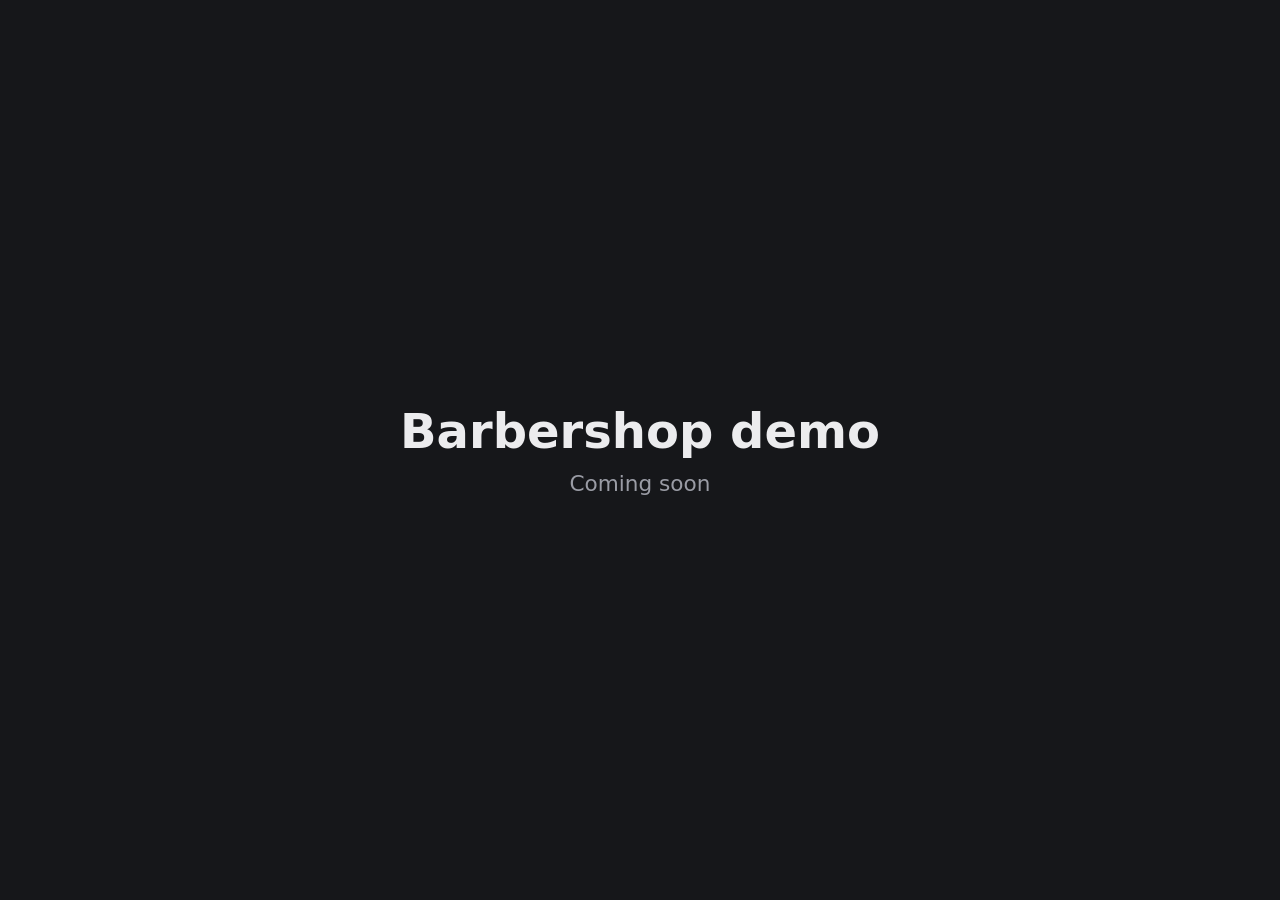
==== demo/barbershop/index.html @ 8fd26e51 "Build developer portfolio site with live demo previews Single-page static portfolio (hero, work, ser" ====
<!doctype html>
<html lang="en">
<head>
  <meta charset="utf-8">
  <meta name="viewport" content="width=device-width, initial-scale=1">
  <meta name="robots" content="noindex">
  <title>Barbershop demo – coming soon</title>
  <!-- PLACEHOLDER: replace this whole folder with the real barbershop demo files -->
  <style>
    html, body { height: 100%; margin: 0; }
    body { display: grid; place-items: center; background: #16171a; color: #ececee;
           font: 600 clamp(1.5rem, 4vw, 3rem)/1.2 ui-sans-serif, system-ui, sans-serif; text-align: center; }
    small { display: block; margin-top: .5em; color: #9a9ca5; font-size: .45em; font-weight: 400; }
  </style>
</head>
<body>
  <p>Barbershop demo<small>Coming soon</small></p>
</body>
</html>
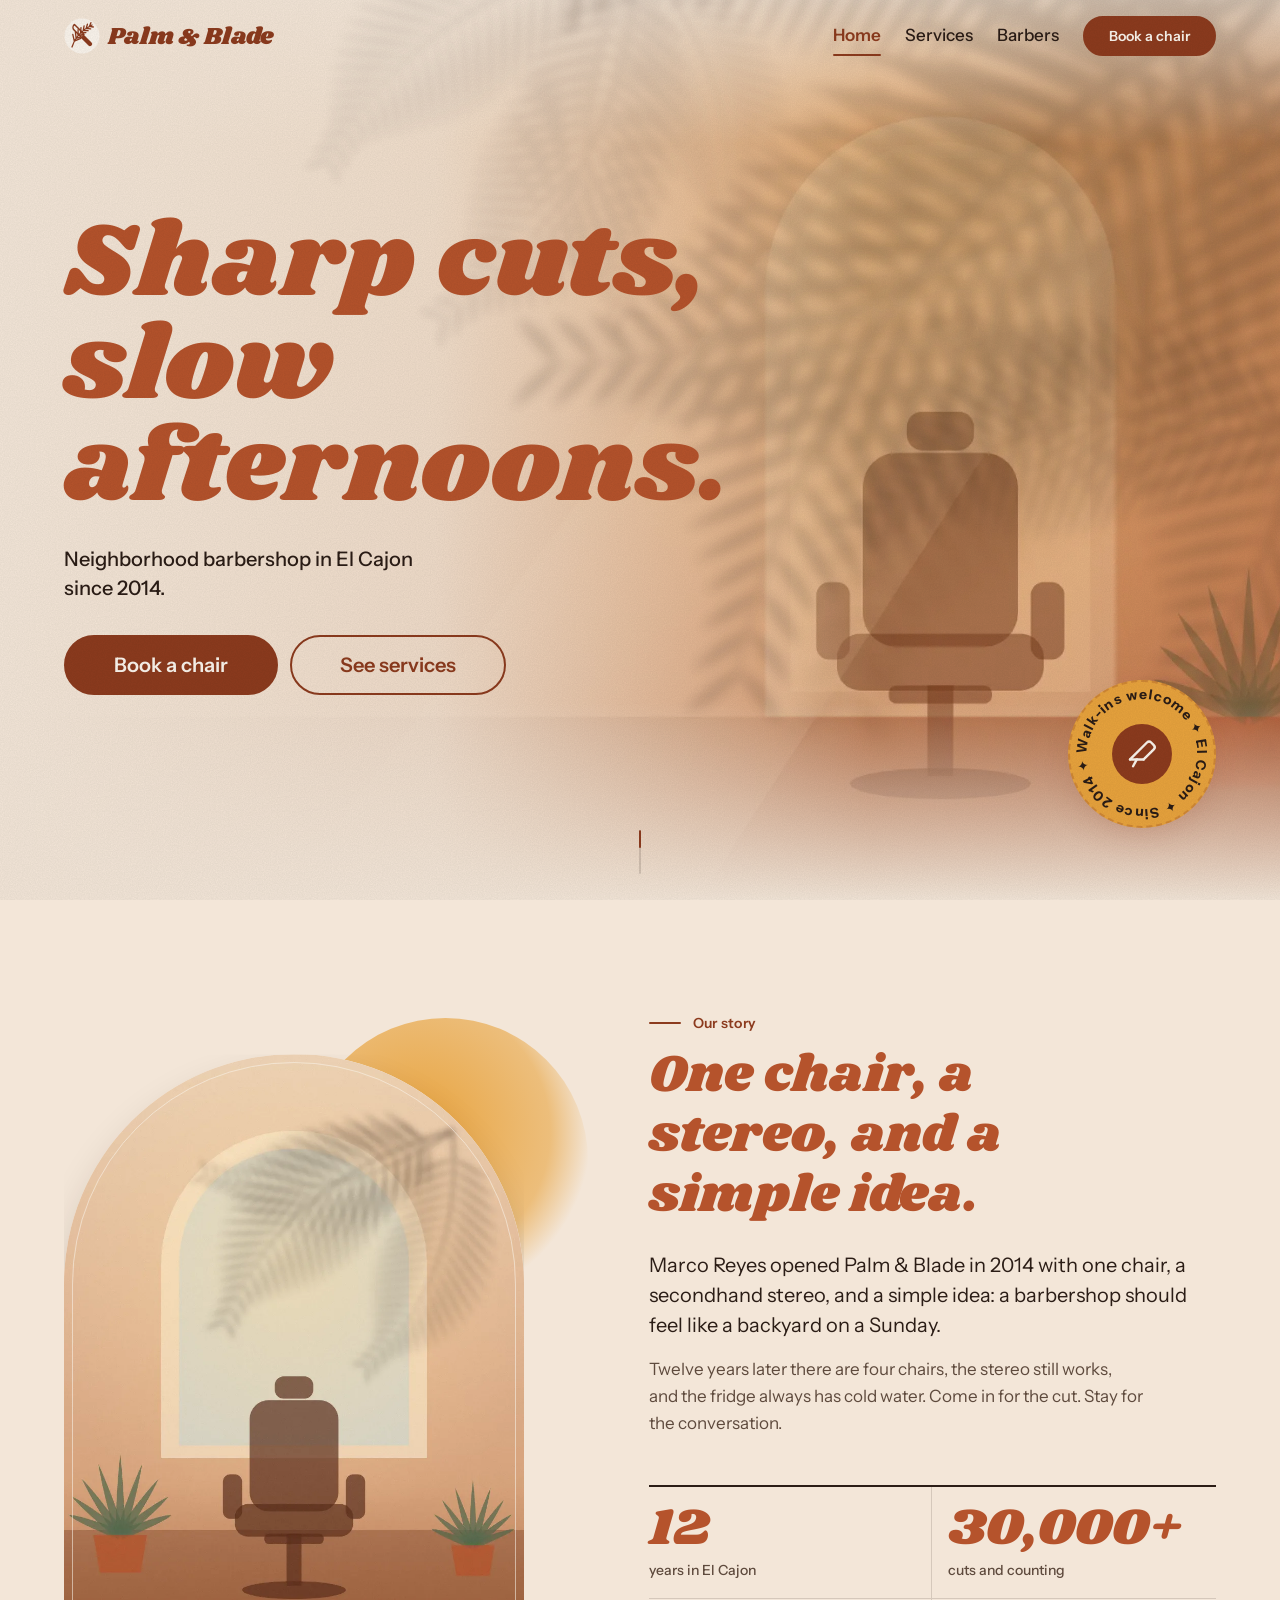
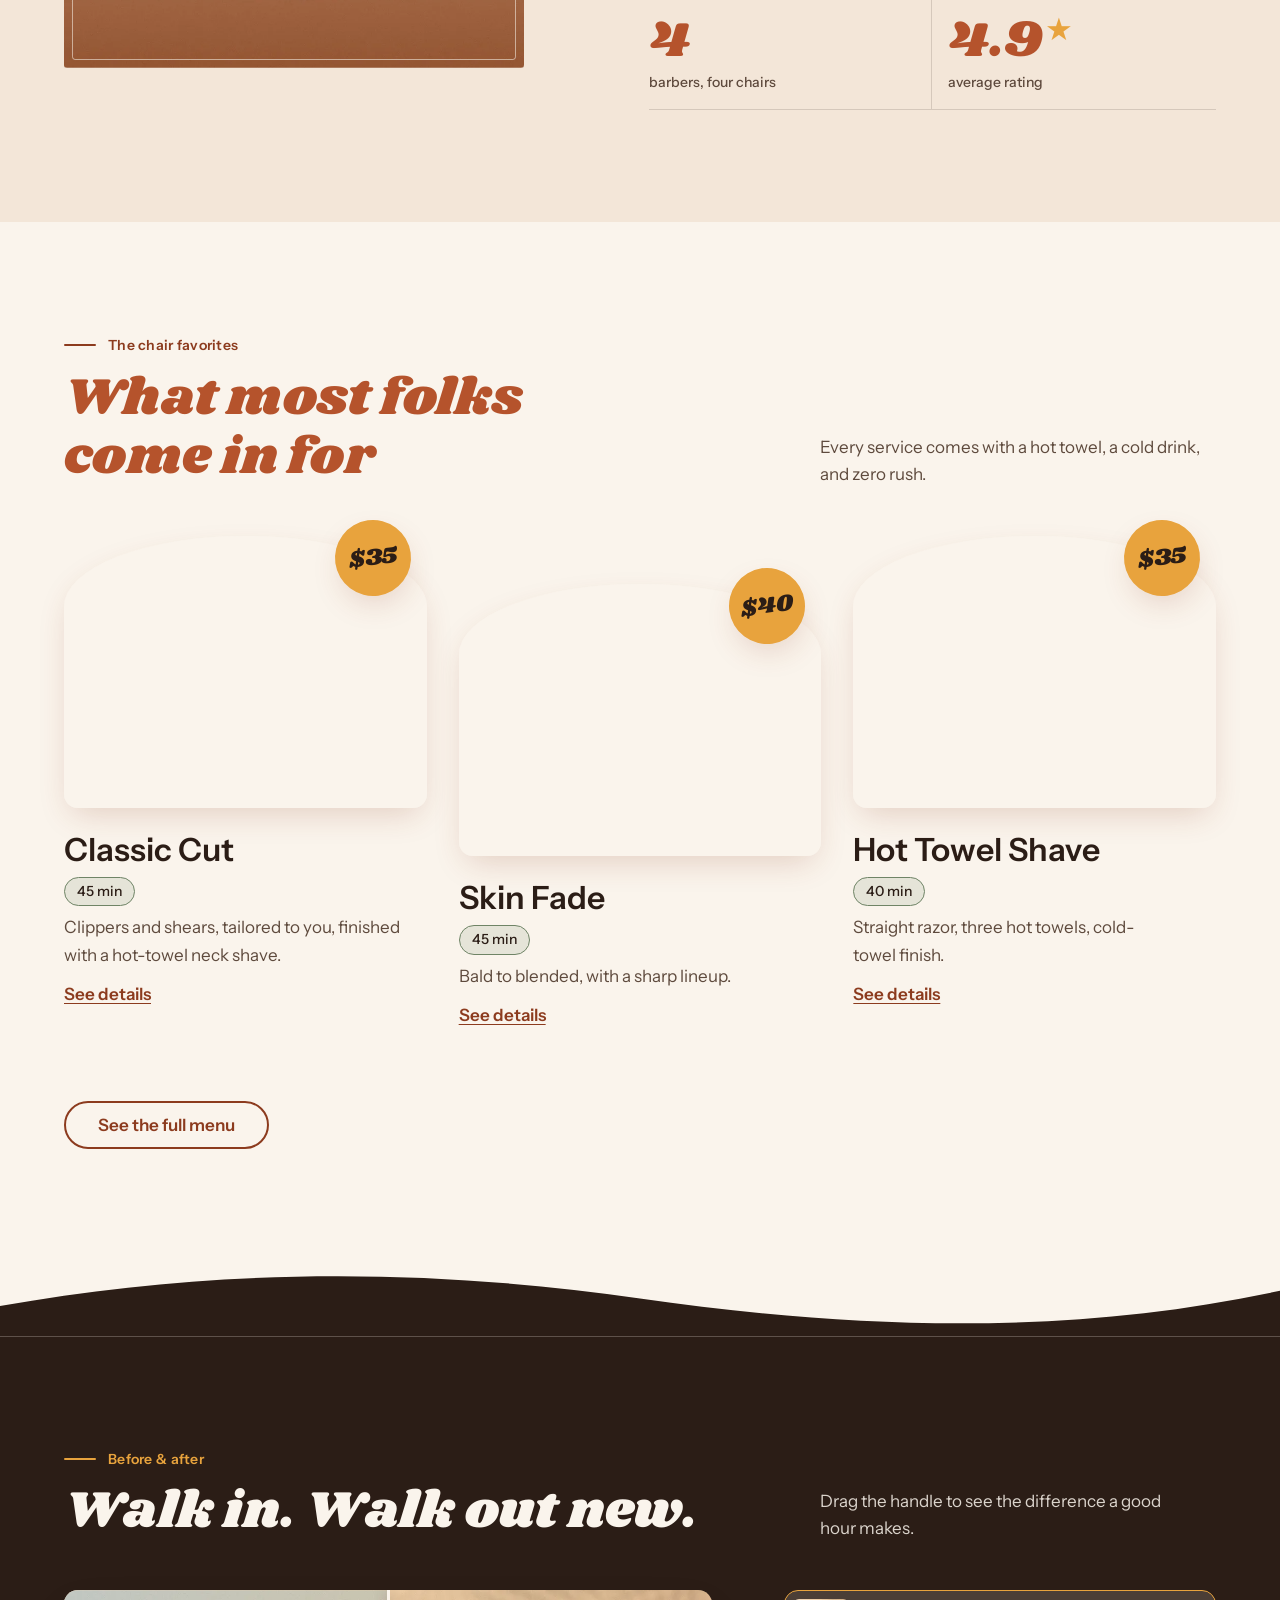
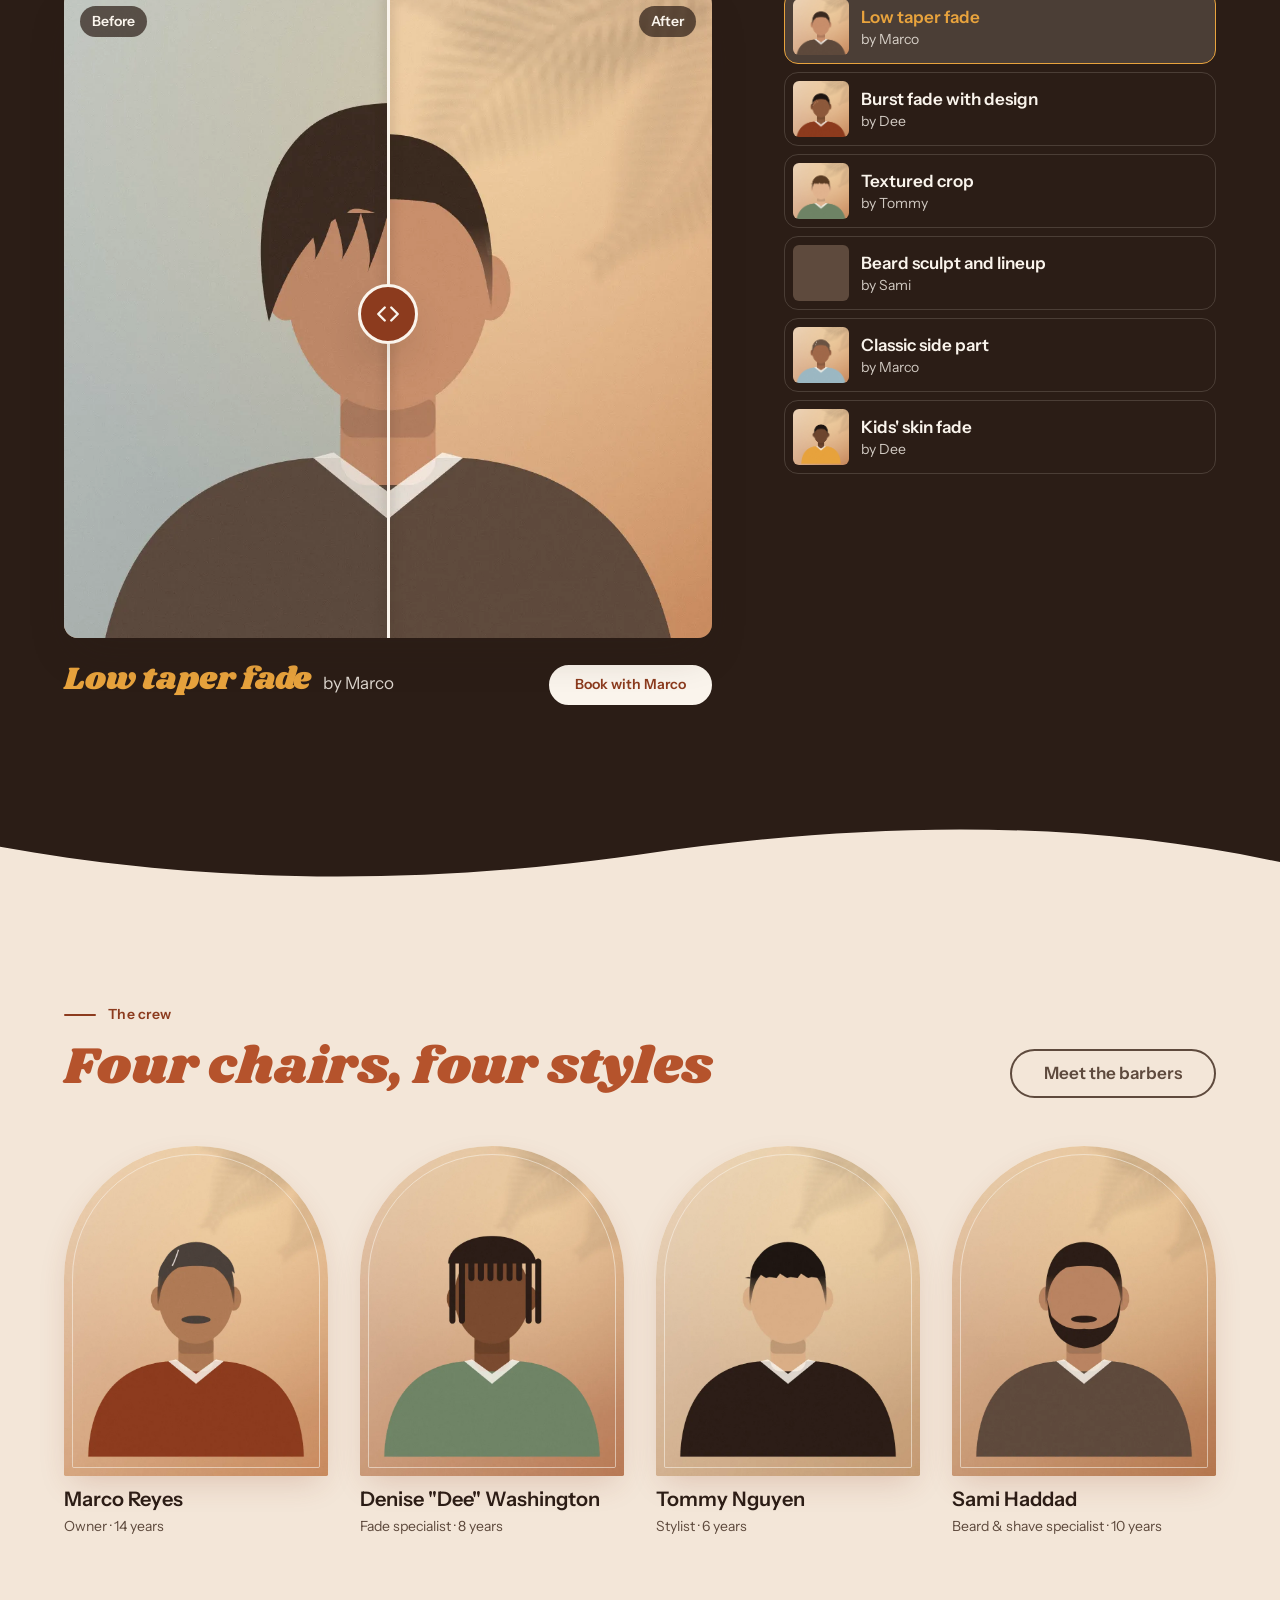
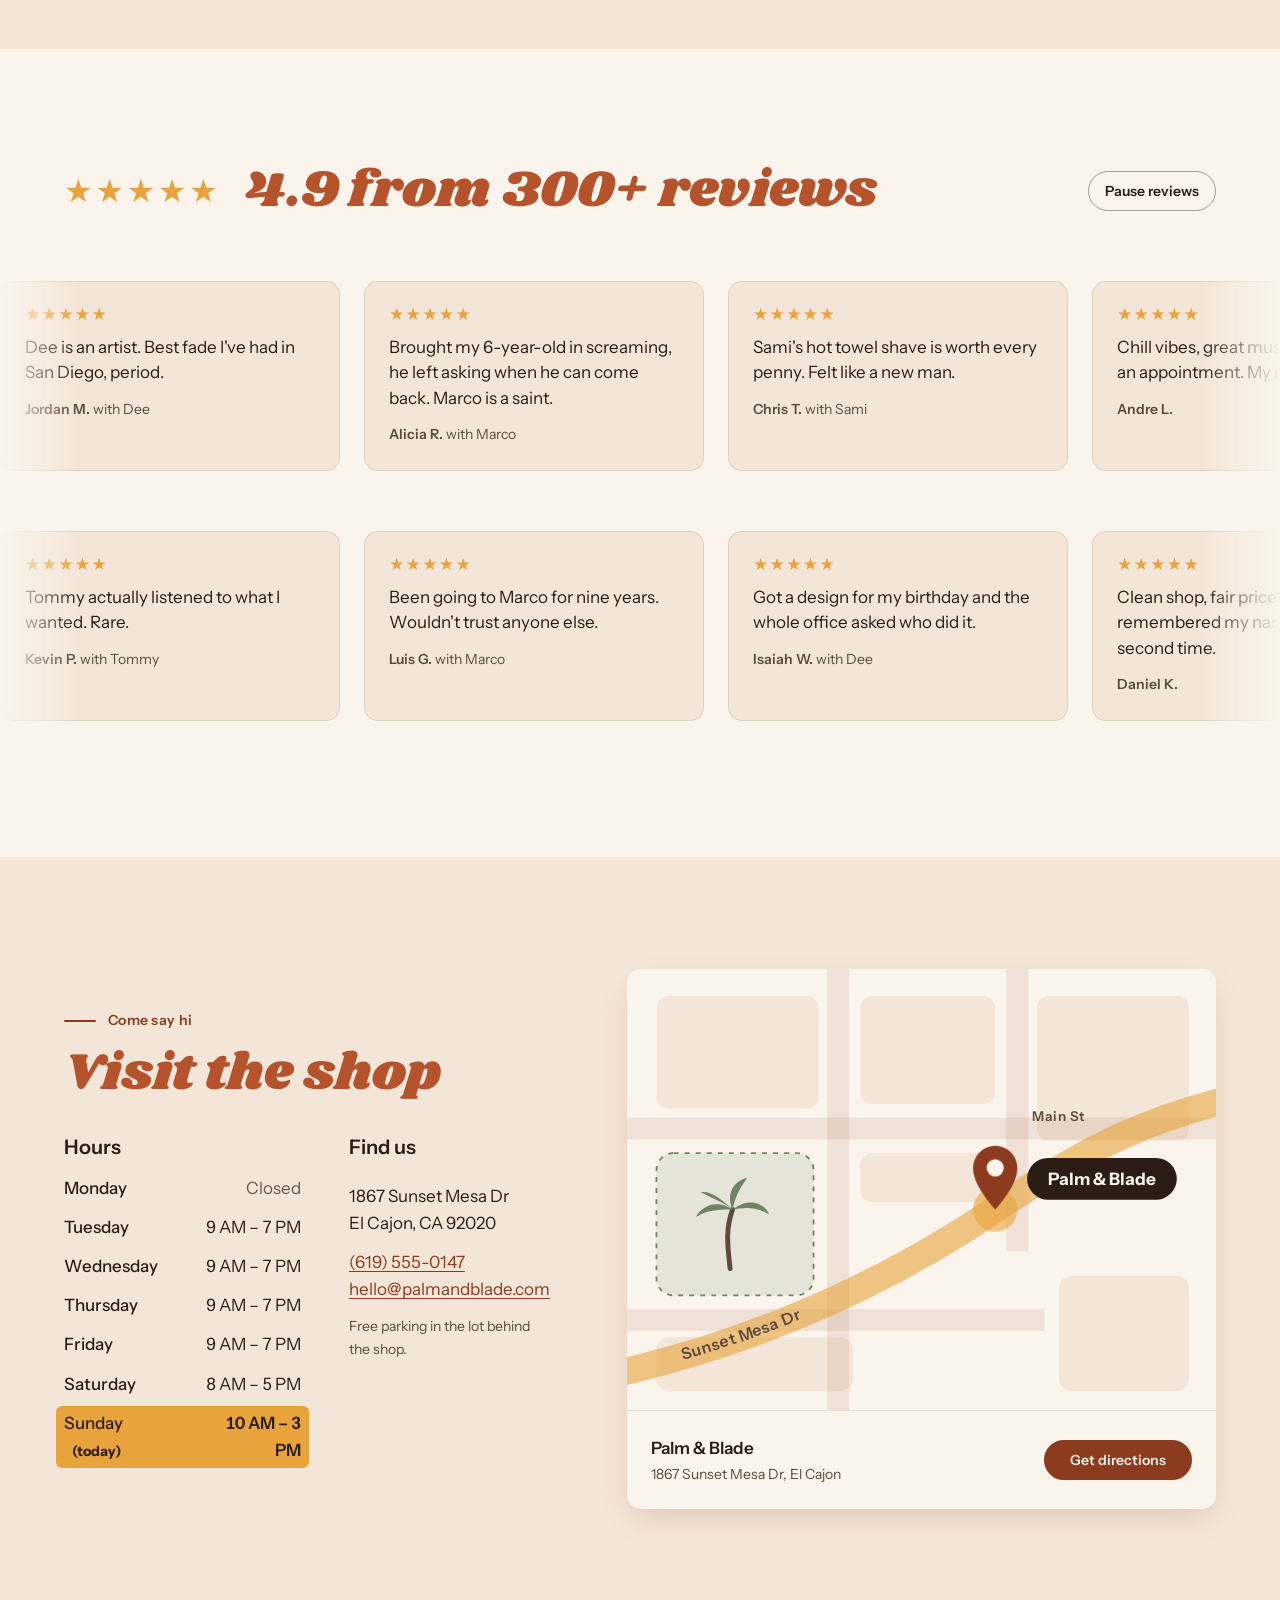
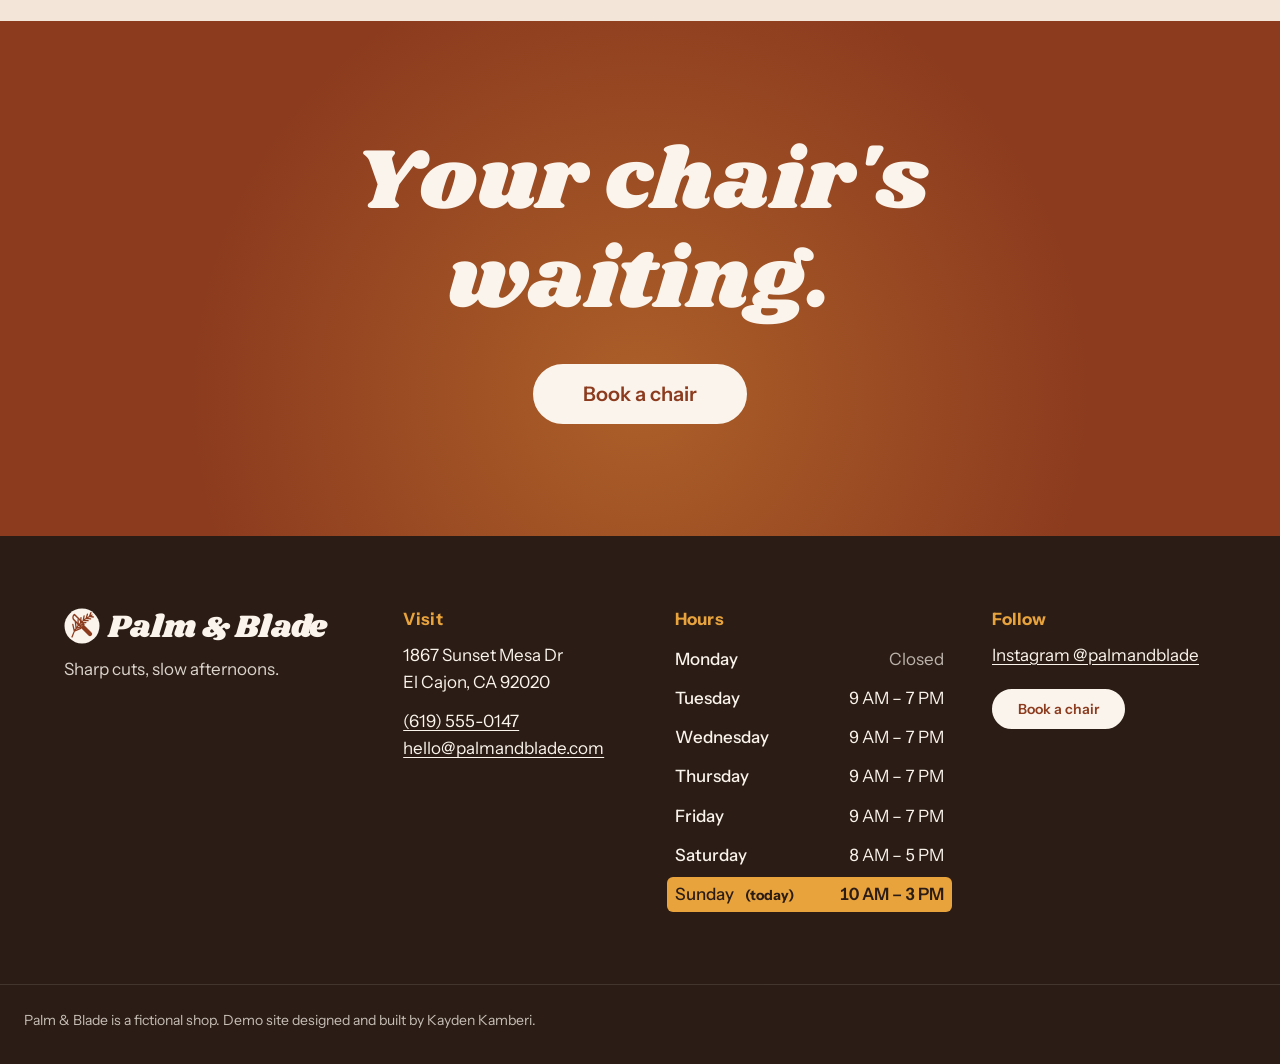
==== commit 6091956a: "Add tattoo and barbershop demos, update project cards - Copy the Black Rose Tattoo and Palm & Blade " ====
--- a/demo/barbershop/index.html
+++ b/demo/barbershop/index.html
@@ -1,19 +1,332 @@
-<!doctype html>
+<!DOCTYPE html>
 <html lang="en">
 <head>
-  <meta charset="utf-8">
+  <meta charset="UTF-8">
   <meta name="viewport" content="width=device-width, initial-scale=1">
-  <meta name="robots" content="noindex">
-  <title>Barbershop demo – coming soon</title>
-  <!-- PLACEHOLDER: replace this whole folder with the real barbershop demo files -->
-  <style>
-    html, body { height: 100%; margin: 0; }
-    body { display: grid; place-items: center; background: #16171a; color: #ececee;
-           font: 600 clamp(1.5rem, 4vw, 3rem)/1.2 ui-sans-serif, system-ui, sans-serif; text-align: center; }
-    small { display: block; margin-top: .5em; color: #9a9ca5; font-size: .45em; font-weight: 400; }
-  </style>
+  <meta name="robots" content="noindex, nofollow">
+  <title>Home | Palm &amp; Blade Barbershop, El Cajon</title>
+  <meta name="description" content="Palm &amp; Blade is a neighborhood barbershop in El Cajon offering sharp cuts, beard grooming, and hot towel shaves. Book your chair today.">
+  <meta name="theme-color" content="#F3E6D8">
+  <link rel="icon" href="assets/favicon.svg" type="image/svg+xml">
+  <!-- fonts (Section 4.3) -->
+  <link rel="preconnect" href="https://fonts.googleapis.com">
+  <link rel="preconnect" href="https://fonts.gstatic.com" crossorigin>
+  <link href="https://fonts.googleapis.com/css2?family=Instrument+Sans:wght@400;500;600;700&family=Shrikhand&display=swap" rel="stylesheet">
+  <link rel="stylesheet" href="css/tokens.css">
+  <link rel="stylesheet" href="css/base.css">
+  <link rel="stylesheet" href="css/components.css">
+  <link rel="stylesheet" href="css/pages/home.css">
+  <link rel="preload" as="image" href="assets/img/hero.webp" fetchpriority="high">
 </head>
-<body>
-  <p>Barbershop demo<small>Coming soon</small></p>
+<body data-page="home">
+  <a class="skip-link" href="#main">Skip to content</a>
+  <header class="site-header" data-header>
+    <div class="container site-header__inner">
+      <a class="logo" href="index.html" aria-label="Palm & Blade home">
+        <img class="logo__mark" src="assets/logo.svg" alt="" width="36" height="36">
+        <span class="logo__text">Palm &amp; Blade</span>
+      </a>
+      <button class="nav-toggle" type="button" aria-expanded="false" aria-controls="site-nav" data-nav-toggle>
+        <span class="sr-only">Open menu</span>
+        <span class="nav-toggle__bar"></span>
+        <span class="nav-toggle__bar"></span>
+      </button>
+      <nav id="site-nav" class="site-nav" data-nav aria-label="Main">
+        <ul class="site-nav__list">
+          <li><a class="site-nav__link" href="index.html" data-nav-link="home">Home</a></li>
+          <li><a class="site-nav__link" href="services.html" data-nav-link="services">Services</a></li>
+          <li><a class="site-nav__link" href="barbers.html" data-nav-link="barbers">Barbers</a></li>
+          <li><a class="btn btn--primary btn--sm" href="book.html" data-nav-link="book">Book a chair</a></li>
+        </ul>
+      </nav>
+    </div>
+  </header>
+
+  <main id="main">
+    <!-- 1. Hero -->
+    <section class="hero" aria-labelledby="hero-title">
+      <div class="hero__media" aria-hidden="true">
+        <img class="hero__img" src="assets/img/hero.webp" alt="" width="1920" height="1080" fetchpriority="high" decoding="async">
+      </div>
+    <div class="hero__palms" aria-hidden="true">
+      <svg class="hero__palm-defs" width="0" height="0" focusable="false">
+        <defs>
+          <path id="pb-frond" d="M14.3 193.1L20.2 181.2L26.3 169.7L32.9 158.7L39.7 148.1L46.9 138L54.4 128.3L62.3 119.1L70.5 110.3L79.1 102L88 94.2L97.2 86.7L106.8 79.8L116.7 73.3L127 67.2L137.7 61.6L148.7 56.5L160 51.8L171.7 47.5L183.7 43.7L196.1 40.4L195.9 39.6L183.4 42.7L171.3 46.3L159.5 50.4L148 54.9L136.8 59.9L126 65.3L115.5 71.3L105.4 77.7L95.5 84.5L86 91.8L76.9 99.6L68.1 107.9L59.6 116.6L51.4 125.8L43.6 135.5L36.1 145.7L29 156.3L22.2 167.3L15.8 178.9L9.7 190.9ZM24.3 168.5Q40.4 178.3 61.7 173.8Q41.9 167.6 24.3 168.5ZM24.3 168.5Q21 153 6.4 135.2Q11.5 158.1 24.3 168.5ZM29.8 159.2Q49 169.7 74.3 166.5Q50.7 159.2 29.8 159.2ZM29.8 159.2Q26 140.6 10.6 118.5Q16.4 145.2 29.8 159.2ZM35.6 150.3Q57.4 161.6 86.2 159.6Q59.3 151.3 35.6 150.3ZM35.6 150.3Q31.7 128.9 16 102.7Q22 132.8 35.6 150.3ZM41.6 141.6Q65.7 153.9 97.4 153.2Q67.8 143.8 41.6 141.6ZM41.6 141.6Q38 117.8 22.8 87.9Q28.3 121.2 41.6 141.6ZM47.9 133.3Q73.6 146.4 107.6 147.1Q75.9 136.6 47.9 133.3ZM47.9 133.3Q45.1 107.4 30.8 74.5Q35.3 110.2 47.9 133.3ZM54.4 125.3Q81.3 139.3 116.9 141.3Q83.8 129.7 54.4 125.3ZM54.4 125.3Q52.7 97.9 39.8 62.5Q43 100.2 54.4 125.3ZM61.2 117.6Q88.7 132.5 125.2 135.7Q91.3 123 61.2 117.6ZM61.2 117.6Q60.8 89.3 49.6 52Q51.2 91 61.2 117.6ZM68.1 110.3Q95.7 125.8 132.6 130.1Q98.6 116.6 68.1 110.3ZM68.1 110.3Q69.4 81.5 60.2 43.3Q59.8 82.7 68.1 110.3ZM75.4 103.2Q102.5 119.3 139 124.6Q105.5 110.4 75.4 103.2ZM75.4 103.2Q78.2 74.8 71.3 36.2Q68.8 75.4 75.4 103.2ZM82.8 96.5Q109 113 144.6 119Q112.2 104.3 82.8 96.5ZM82.8 96.5Q87.4 68.9 82.6 30.8Q78.1 69 82.8 96.5ZM90.5 90.1Q115.4 106.8 149.4 113.2Q118.7 98.3 90.5 90.1ZM90.5 90.1Q96.6 63.9 93.9 26.9Q87.5 63.5 90.5 90.1ZM98.5 84.1Q121.5 100.7 153.6 107.3Q125 92.4 98.5 84.1ZM98.5 84.1Q105.9 59.8 105.1 24.6Q97 58.8 98.5 84.1ZM106.6 78.3Q127.6 94.6 157.3 101.2Q131.3 86.6 106.6 78.3ZM106.6 78.3Q115.2 56.4 115.9 23.5Q106.5 54.9 106.6 78.3ZM115.1 72.9Q133.7 88.7 160.7 94.9Q137.4 80.9 115.1 72.9ZM115.1 72.9Q124.3 53.7 126.3 23.6Q115.9 51.8 115.1 72.9ZM123.7 67.8Q139.8 82.8 163.8 88.3Q143.7 75.3 123.7 67.8ZM123.7 67.8Q133.4 51.5 136.2 24.6Q125.3 49.2 123.7 67.8ZM132.6 63.1Q146.1 77.1 167 81.7Q150 69.8 132.6 63.1ZM132.6 63.1Q142.3 49.9 145.6 26.2Q134.5 47.1 132.6 63.1ZM141.7 58.6Q152.6 71.5 170.2 74.9Q156.6 64.4 141.7 58.6ZM141.7 58.6Q151.2 48.5 154.3 28.3Q143.7 45.4 141.7 58.6ZM151.1 54.5Q159.3 66.1 173.8 68.2Q163.4 59.3 151.1 54.5ZM151.1 54.5Q159.9 47.5 162.6 30.6Q152.7 44 151.1 54.5ZM160.7 50.7Q166.3 60.9 177.8 61.5Q170.5 54.3 160.7 50.7ZM160.7 50.7Q168.5 46.6 170.5 33Q161.7 42.8 160.7 50.7ZM170.6 47.2Q175.2 56.9 185.6 57.2Q179.4 50.5 170.6 47.2ZM170.6 47.2Q178.1 44.3 180.1 31.9Q171.6 40.3 170.6 47.2ZM180.7 44.1Q185.2 53.7 195.5 54.3Q189.4 47.6 180.7 44.1ZM180.7 44.1Q188.3 41.5 190.9 29.3Q182.2 37.3 180.7 44.1ZM191 41.2Q195.4 50.9 205.6 51.8Q199.7 45 191 41.2ZM191 41.2Q198.8 39.1 202 27Q193.1 34.6 191 41.2Z"/>
+          <filter id="pb-blur" x="-20%" y="-20%" width="140%" height="140%"><feGaussianBlur stdDeviation="3.5"/></filter>
+        </defs>
+      </svg>
+      <svg class="hero__palm hero__palm--a" viewBox="0 0 600 600" preserveAspectRatio="xMaxYMin meet" focusable="false">
+        <g filter="url(#pb-blur)">
+          <use href="#pb-frond" transform="translate(610 -20) rotate(139.6) scale(1.9 1.9) translate(-12 -192)"/>
+          <use href="#pb-frond" transform="translate(610 -20) rotate(88.4) scale(2.25 -2.25) translate(-12 -192)"/>
+          <use href="#pb-frond" transform="translate(610 -20) rotate(191.6) scale(2.1 2.1) translate(-12 -192)"/>
+          <use href="#pb-frond" transform="translate(610 -20) rotate(138.4) scale(1.8 -1.8) translate(-12 -192)"/>
+          <use href="#pb-frond" transform="translate(610 -20) rotate(244.6) scale(1.5 1.5) translate(-12 -192)"/>
+        </g>
+      </svg>
+      <svg class="hero__palm hero__palm--b" viewBox="0 0 600 600" preserveAspectRatio="xMaxYMin meet" focusable="false">
+        <g filter="url(#pb-blur)">
+          <use href="#pb-frond" transform="translate(380 -40) rotate(52.4) scale(1.3 -1.3) translate(-12 -192)"/>
+          <use href="#pb-frond" transform="translate(380 -40) rotate(157.6) scale(1.5 1.5) translate(-12 -192)"/>
+          <use href="#pb-frond" transform="translate(380 -40) rotate(106.4) scale(1.35 -1.35) translate(-12 -192)"/>
+          <use href="#pb-frond" transform="translate(380 -40) rotate(113.6) scale(1.1 1.1) translate(-12 -192)"/>
+        </g>
+      </svg>
+      <svg class="hero__palm hero__palm--c" viewBox="0 0 600 600" preserveAspectRatio="xMaxYMin meet" focusable="false">
+        <g filter="url(#pb-blur)">
+          <use href="#pb-frond" transform="translate(640 180) rotate(128.4) scale(1.7 -1.7) translate(-12 -192)"/>
+          <use href="#pb-frond" transform="translate(640 180) rotate(235.6) scale(1.4 1.4) translate(-12 -192)"/>
+        </g>
+      </svg>
+    </div>
+      <div class="container hero__content">
+        <h1 class="hero__title" id="hero-title">
+          <span class="hero__word" style="--w: 0">Sharp</span>
+          <span class="hero__word" style="--w: 1">cuts,</span>
+          <span class="hero__word" style="--w: 2">slow</span>
+          <span class="hero__word" style="--w: 3">afternoons.</span>
+        </h1>
+        <p class="hero__sub">Neighborhood barbershop in El Cajon since 2014.</p>
+        <div class="hero__actions">
+          <a class="btn btn--primary btn--lg hero__btn" href="book.html">Book a chair</a>
+          <a class="btn btn--ghost btn--lg hero__btn" href="services.html">See services</a>
+        </div>
+      </div>
+
+      <div class="sticker hero__sticker">
+        <span class="sticker__text">Walk-ins welcome ✦ El Cajon ✦ Since 2014 ✦</span>
+        <span class="sticker__center" aria-hidden="true">
+          <svg viewBox="0 0 24 24" fill="none" stroke="currentColor" stroke-width="1.6" stroke-linecap="round" stroke-linejoin="round" focusable="false"><path d="M4 15.5 15.2 4.3a2 2 0 0 1 2.8 0l1.7 1.7a2 2 0 0 1 0 2.8L13 15.5"/><path d="M4 15.5h9"/><path d="M8.5 15.5 6 20"/></svg>
+        </span>
+      </div>
+
+      <a class="hero__scroll" href="#story">
+        <span class="hero__scroll-line" aria-hidden="true"></span>
+        <span class="sr-only">Scroll to our story</span>
+      </a>
+    </section>
+
+    <!-- 2. Story -->
+    <section class="section section--stucco story" id="story" aria-labelledby="story-title">
+      <div class="container story__grid">
+        <div class="story__media">
+          <span class="story__sun" aria-hidden="true"></span>
+          <div class="arch story__arch" data-reveal="arch">
+            <img src="assets/img/shop-interior.webp" alt="Inside Palm &amp; Blade: barber chairs, potted plants, and warm afternoon light" width="900" height="1200" loading="lazy" decoding="async">
+          </div>
+        </div>
+        <div class="story__body">
+          <p class="eyebrow">Our story</p>
+          <h2 id="story-title">One chair, a stereo, and a simple idea.</h2>
+          <p class="lead">Marco Reyes opened Palm &amp; Blade in 2014 with one chair, a secondhand stereo, and a simple idea: a barbershop should feel like a backyard on a Sunday.</p>
+          <p>Twelve years later there are four chairs, the stereo still works, and the fridge always has cold water. Come in for the cut. Stay for the conversation.</p>
+          <dl class="story__stats" data-home-stats></dl>
+        </div>
+      </div>
+    </section>
+
+    <!-- 3. Services teaser -->
+    <section class="section section--light services-teaser" aria-labelledby="services-title">
+      <div class="container">
+        <div class="section-head">
+          <div>
+            <p class="eyebrow">The chair favorites</p>
+            <h2 id="services-title">What most folks come in for</h2>
+          </div>
+          <p class="section-head__aside">Every service comes with a hot towel, a cold drink, and zero rush.</p>
+        </div>
+        <ul class="services-teaser__list" role="list" data-home-services data-reveal-stagger="120"></ul>
+        <div class="services-teaser__more">
+          <a class="btn btn--ghost" href="services.html">See the full menu</a>
+        </div>
+      </div>
+    </section>
+
+    <div class="divider-wave divider-wave--from-light divider-wave--to-dark" aria-hidden="true">
+      <svg viewBox="0 0 1440 80" preserveAspectRatio="none" focusable="false"><path d="M0 48 C 240 8 480 8 720 40 S 1200 80 1440 32 V 80 H 0 Z"/></svg>
+    </div>
+
+    <!-- 4. Before & after -->
+    <section class="section section--dark ba-section" aria-labelledby="ba-title">
+      <div class="container">
+        <div class="section-head">
+          <div>
+            <p class="eyebrow eyebrow--light">Before &amp; after</p>
+            <h2 id="ba-title">Walk in. Walk out new.</h2>
+          </div>
+          <p class="section-head__aside">Drag the handle to see the difference a good hour makes.</p>
+        </div>
+
+        <figure class="ba" data-ba>
+          <div class="ba__frame" data-ba-frame style="--pos: 50">
+            <div class="ba__stage is-visible" data-ba-stage>
+              <img class="ba__img ba__img--after" src="assets/img/cut-01-after.webp" alt="After: low taper fade" width="1000" height="1000" loading="lazy" decoding="async">
+              <div class="ba__before">
+                <img class="ba__img ba__img--before" src="assets/img/cut-01-before.webp" alt="Before" width="1000" height="1000" loading="lazy" decoding="async">
+              </div>
+            </div>
+            <span class="ba__tag ba__tag--before" aria-hidden="true">Before</span>
+            <span class="ba__tag ba__tag--after" aria-hidden="true">After</span>
+            <div class="ba__handle" aria-hidden="true">
+              <span class="ba__line"></span>
+              <span class="ba__knob">
+                <svg viewBox="0 0 24 24" fill="none" stroke="currentColor" stroke-width="2.2" stroke-linecap="round" stroke-linejoin="round" focusable="false"><path d="m9 6-6 6 6 6"/><path d="m15 6 6 6-6 6"/></svg>
+              </span>
+            </div>
+            <label class="sr-only" for="ba-range">Before and after comparison. Use left and right arrows to reveal more of the before or after photo.</label>
+            <input class="ba__range" id="ba-range" type="range" min="0" max="100" step="1" value="50" data-ba-range>
+          </div>
+          <figcaption class="ba__caption" data-ba-caption aria-live="polite">
+            <span class="ba__style">Low taper fade</span>
+            <span class="ba__by">by Marco</span>
+          </figcaption>
+        </figure>
+
+        <div class="ba-picker" role="group" aria-label="Choose a cut" data-ba-picker></div>
+      </div>
+    </section>
+
+    <div class="divider-wave divider-wave--from-dark divider-wave--to-stucco divider-wave--flip" aria-hidden="true">
+      <svg viewBox="0 0 1440 80" preserveAspectRatio="none" focusable="false"><path d="M0 48 C 240 8 480 8 720 40 S 1200 80 1440 32 V 80 H 0 Z"/></svg>
+    </div>
+
+    <!-- 5. Team teaser -->
+    <section class="section section--stucco team-teaser" aria-labelledby="team-title">
+      <div class="container">
+        <div class="section-head">
+          <div>
+            <p class="eyebrow">The crew</p>
+            <h2 id="team-title">Four chairs, four styles</h2>
+          </div>
+          <a class="btn btn--ghost section-head__aside" href="barbers.html">Meet the barbers</a>
+        </div>
+        <ul class="team-teaser__list" role="list" data-home-team data-reveal-stagger="110"></ul>
+      </div>
+    </section>
+
+    <!-- 6. Reviews marquee -->
+    <section class="section section--light reviews" aria-labelledby="reviews-title">
+      <div class="container reviews__head">
+        <span class="stars" role="img" aria-label="5 out of 5 stars"></span>
+        <h2 id="reviews-title"><span data-shop-rating>4.9</span> from 300+ reviews</h2>
+        <button class="reviews__pause" type="button" aria-pressed="false" data-marquee-toggle>Pause reviews</button>
+      </div>
+      <div class="marquee" data-marquee>
+        <div class="marquee__row" data-marquee-row="0"></div>
+        <div class="marquee__row marquee__row--reverse" data-marquee-row="1"></div>
+      </div>
+    </section>
+
+    <!-- 7. Visit us -->
+    <section class="section section--stucco visit" id="visit" aria-labelledby="visit-title">
+      <div class="container visit__grid">
+        <div class="visit__info">
+          <p class="eyebrow">Come say hi</p>
+          <h2 id="visit-title">Visit the shop</h2>
+          <div class="visit__cols">
+            <div>
+              <h3>Hours</h3>
+              <ul class="hours-list visit__hours" data-hours-list></ul>
+            </div>
+            <div class="visit__contact">
+              <h3>Find us</h3>
+              <address>1867 Sunset Mesa Dr<br>El Cajon, CA 92020</address>
+              <p><a href="tel:+16195550147">(619) 555-0147</a><br>
+                 <a href="mailto:hello@palmandblade.com">hello@palmandblade.com</a></p>
+              <p class="visit__parking">Free parking in the lot behind the shop.</p>
+            </div>
+          </div>
+        </div>
+
+        <div class="map-card card" data-reveal="scale">
+          <svg class="map" viewBox="0 0 480 360" role="img" aria-labelledby="map-title" focusable="false">
+            <title id="map-title">Illustrated map: Palm &amp; Blade on Sunset Mesa Drive, next to a small park</title>
+            <rect class="map__ground" width="480" height="360"/>
+            <!-- blocks -->
+            <g class="map__blocks">
+              <rect x="24" y="22" width="132" height="92" rx="10"/>
+              <rect x="190" y="22" width="110" height="88" rx="10"/>
+              <rect x="190" y="150" width="110" height="40" rx="10"/>
+              <rect x="334" y="22" width="124" height="118" rx="10"/>
+              <rect x="24" y="300" width="160" height="44" rx="10"/>
+              <rect x="352" y="250" width="106" height="94" rx="10"/>
+            </g>
+            <rect class="map__park" x="24" y="150" width="128" height="116" rx="14"/>
+            <!-- streets -->
+            <g class="map__streets">
+              <path d="M0 130 H480"/>
+              <path d="M172 0 V360"/>
+              <path d="M318 0 V230"/>
+              <path d="M0 286 H340"/>
+            </g>
+            <path class="map__main" id="map-main" d="M-10 330 C 120 300 220 250 300 196 S 430 120 500 104"/>
+            <text class="map__label"><textPath href="#map-main" startOffset="10%">Sunset Mesa Dr</textPath></text>
+            <text class="map__label map__label--small" x="330" y="124">Main St</text>
+            <!-- palm in the park -->
+            <g class="map__palm" transform="translate(70 186)">
+              <path class="map__trunk" d="M14 58 C 12 40 10 26 16 10"/>
+              <path class="map__frond" d="M16 10 C 4 2 -8 6 -14 16 C -4 10 6 10 16 10Z M16 10 C 28 0 42 4 46 14 C 36 8 26 8 16 10Z M16 10 C 10 -4 18 -14 28 -16 C 22 -8 18 0 16 10Z M16 10 C 6 0 -4 -6 -10 -4 C -2 0 8 4 16 10Z"/>
+            </g>
+            <!-- pin -->
+            <g class="map__pin" transform="translate(300 196)">
+              <circle class="map__pulse" r="18"/>
+              <path class="map__pin-body" d="M0 0 C -14 -16 -18 -26 -18 -34 A 18 18 0 0 1 18 -34 C 18 -26 14 -16 0 0Z"/>
+              <circle class="map__pin-dot" cy="-34" r="7"/>
+            </g>
+            <g class="map__tag" transform="translate(326 154)">
+              <rect width="122" height="34" rx="17"/>
+              <text x="61" y="22">Palm &amp; Blade</text>
+            </g>
+          </svg>
+          <div class="map-card__foot">
+            <p><strong>Palm &amp; Blade</strong><br>1867 Sunset Mesa Dr, El Cajon</p>
+            <a class="btn btn--primary btn--sm" href="#">Get directions</a>
+          </div>
+        </div>
+      </div>
+    </section>
+
+    <!-- 8. CTA band -->
+    <section class="cta-band">
+      <div class="container">
+        <h2>Your chair's waiting.</h2>
+        <a class="btn btn--light btn--lg" href="book.html">Book a chair</a>
+      </div>
+    </section>
+
+    <!-- 9. Golden-hour scroll warmth (driven by home.js) -->
+    <div class="golden-hour" aria-hidden="true" data-golden-hour></div>
+  </main>
+
+  <footer class="site-footer">
+    <div class="container site-footer__grid">
+      <div class="site-footer__brand">
+        <a class="logo logo--light" href="index.html">
+          <img class="logo__mark" src="assets/logo.svg" alt="" width="36" height="36">
+          <span class="logo__text">Palm &amp; Blade</span>
+        </a>
+        <p>Sharp cuts, slow afternoons.</p>
+      </div>
+      <div>
+        <h2 class="site-footer__heading">Visit</h2>
+        <address>1867 Sunset Mesa Dr<br>El Cajon, CA 92020</address>
+        <p><a href="tel:+16195550147">(619) 555-0147</a><br>
+           <a href="mailto:hello@palmandblade.com">hello@palmandblade.com</a></p>
+      </div>
+      <div>
+        <h2 class="site-footer__heading">Hours</h2>
+        <ul class="hours-list" data-hours-list></ul>
+      </div>
+      <div>
+        <h2 class="site-footer__heading">Follow</h2>
+        <p><a href="#">Instagram @palmandblade</a></p>
+        <a class="btn btn--light btn--sm" href="book.html">Book a chair</a>
+      </div>
+    </div>
+    <p class="site-footer__demo container">Palm &amp; Blade is a fictional shop. Demo site designed and built by Kayden Kamberi.</p>
+  </footer>
+
+  <script type="module" src="js/main.js"></script>
+  <script type="module" src="js/pages/home.js"></script>
 </body>
 </html>
--- a/demo/barbershop/css/tokens.css
+++ b/demo/barbershop/css/tokens.css
@@ -0,0 +1,81 @@
+/* Palm & Blade design tokens (PRD Section 4). Tokens only, no selectors besides :root. */
+:root {
+  /* Color (4.2) */
+  --color-stucco: #F3E6D8;
+  --color-stucco-light: #FAF4EC;
+  --color-adobe: #B5532C;
+  --color-rust: #8C3B1E;
+  --color-agave: #6F8466;
+  --color-sky: #9DB8C4;
+  --color-marigold: #E8A33D;
+  --color-mesquite: #2B1D16;
+  --color-mesquite-soft: #5E4A3D;
+
+  /* Tints (derived from the palette above; use instead of raw rgba in page CSS) */
+  --color-mesquite-a10: rgba(43, 29, 22, 0.10);
+  --color-mesquite-a15: rgba(43, 29, 22, 0.15);
+  --color-mesquite-a40: rgba(43, 29, 22, 0.40);
+  --color-mesquite-a70: rgba(43, 29, 22, 0.70);
+  --color-stucco-a85: rgba(243, 230, 216, 0.85);
+  --color-stucco-light-a15: rgba(250, 244, 236, 0.15);
+  --color-rust-a10: rgba(140, 59, 30, 0.10);
+  --color-rust-a25: rgba(140, 59, 30, 0.25);
+  --color-adobe-a50: rgba(181, 83, 44, 0.50);
+  --color-marigold-a35: rgba(232, 163, 61, 0.35);
+  --color-marigold-a60: rgba(232, 163, 61, 0.60);
+  --color-agave-a15: rgba(111, 132, 102, 0.15);
+
+  /* Golden-hour gradient (Section 7.1) */
+  --gradient-golden: linear-gradient(160deg, var(--color-marigold-a35) 0%, var(--color-adobe-a50) 100%);
+
+  /* Soft palm frond silhouette (blur baked in), used as a CSS mask; fill comes from background-color */
+  --palm-frond: url("data:image/svg+xml,%3Csvg xmlns='http://www.w3.org/2000/svg' viewBox='-12 -12 234 234'%3E%3Cfilter id='b'%3E%3CfeGaussianBlur stdDeviation='2.2'/%3E%3C/filter%3E%3Cpath filter='url(%23b)' d='M14.3 193.1L20.2 181.2L26.3 169.7L32.9 158.7L39.7 148.1L46.9 138L54.4 128.3L62.3 119.1L70.5 110.3L79.1 102L88 94.2L97.2 86.7L106.8 79.8L116.7 73.3L127 67.2L137.7 61.6L148.7 56.5L160 51.8L171.7 47.5L183.7 43.7L196.1 40.4L195.9 39.6L183.4 42.7L171.3 46.3L159.5 50.4L148 54.9L136.8 59.9L126 65.3L115.5 71.3L105.4 77.7L95.5 84.5L86 91.8L76.9 99.6L68.1 107.9L59.6 116.6L51.4 125.8L43.6 135.5L36.1 145.7L29 156.3L22.2 167.3L15.8 178.9L9.7 190.9ZM24.3 168.5Q40.4 178.3 61.7 173.8Q41.9 167.6 24.3 168.5ZM24.3 168.5Q21 153 6.4 135.2Q11.5 158.1 24.3 168.5ZM29.8 159.2Q49 169.7 74.3 166.5Q50.7 159.2 29.8 159.2ZM29.8 159.2Q26 140.6 10.6 118.5Q16.4 145.2 29.8 159.2ZM35.6 150.3Q57.4 161.6 86.2 159.6Q59.3 151.3 35.6 150.3ZM35.6 150.3Q31.7 128.9 16 102.7Q22 132.8 35.6 150.3ZM41.6 141.6Q65.7 153.9 97.4 153.2Q67.8 143.8 41.6 141.6ZM41.6 141.6Q38 117.8 22.8 87.9Q28.3 121.2 41.6 141.6ZM47.9 133.3Q73.6 146.4 107.6 147.1Q75.9 136.6 47.9 133.3ZM47.9 133.3Q45.1 107.4 30.8 74.5Q35.3 110.2 47.9 133.3ZM54.4 125.3Q81.3 139.3 116.9 141.3Q83.8 129.7 54.4 125.3ZM54.4 125.3Q52.7 97.9 39.8 62.5Q43 100.2 54.4 125.3ZM61.2 117.6Q88.7 132.5 125.2 135.7Q91.3 123 61.2 117.6ZM61.2 117.6Q60.8 89.3 49.6 52Q51.2 91 61.2 117.6ZM68.1 110.3Q95.7 125.8 132.6 130.1Q98.6 116.6 68.1 110.3ZM68.1 110.3Q69.4 81.5 60.2 43.3Q59.8 82.7 68.1 110.3ZM75.4 103.2Q102.5 119.3 139 124.6Q105.5 110.4 75.4 103.2ZM75.4 103.2Q78.2 74.8 71.3 36.2Q68.8 75.4 75.4 103.2ZM82.8 96.5Q109 113 144.6 119Q112.2 104.3 82.8 96.5ZM82.8 96.5Q87.4 68.9 82.6 30.8Q78.1 69 82.8 96.5ZM90.5 90.1Q115.4 106.8 149.4 113.2Q118.7 98.3 90.5 90.1ZM90.5 90.1Q96.6 63.9 93.9 26.9Q87.5 63.5 90.5 90.1ZM98.5 84.1Q121.5 100.7 153.6 107.3Q125 92.4 98.5 84.1ZM98.5 84.1Q105.9 59.8 105.1 24.6Q97 58.8 98.5 84.1ZM106.6 78.3Q127.6 94.6 157.3 101.2Q131.3 86.6 106.6 78.3ZM106.6 78.3Q115.2 56.4 115.9 23.5Q106.5 54.9 106.6 78.3ZM115.1 72.9Q133.7 88.7 160.7 94.9Q137.4 80.9 115.1 72.9ZM115.1 72.9Q124.3 53.7 126.3 23.6Q115.9 51.8 115.1 72.9ZM123.7 67.8Q139.8 82.8 163.8 88.3Q143.7 75.3 123.7 67.8ZM123.7 67.8Q133.4 51.5 136.2 24.6Q125.3 49.2 123.7 67.8ZM132.6 63.1Q146.1 77.1 167 81.7Q150 69.8 132.6 63.1ZM132.6 63.1Q142.3 49.9 145.6 26.2Q134.5 47.1 132.6 63.1ZM141.7 58.6Q152.6 71.5 170.2 74.9Q156.6 64.4 141.7 58.6ZM141.7 58.6Q151.2 48.5 154.3 28.3Q143.7 45.4 141.7 58.6ZM151.1 54.5Q159.3 66.1 173.8 68.2Q163.4 59.3 151.1 54.5ZM151.1 54.5Q159.9 47.5 162.6 30.6Q152.7 44 151.1 54.5ZM160.7 50.7Q166.3 60.9 177.8 61.5Q170.5 54.3 160.7 50.7ZM160.7 50.7Q168.5 46.6 170.5 33Q161.7 42.8 160.7 50.7ZM170.6 47.2Q175.2 56.9 185.6 57.2Q179.4 50.5 170.6 47.2ZM170.6 47.2Q178.1 44.3 180.1 31.9Q171.6 40.3 170.6 47.2ZM180.7 44.1Q185.2 53.7 195.5 54.3Q189.4 47.6 180.7 44.1ZM180.7 44.1Q188.3 41.5 190.9 29.3Q182.2 37.3 180.7 44.1ZM191 41.2Q195.4 50.9 205.6 51.8Q199.7 45 191 41.2ZM191 41.2Q198.8 39.1 202 27Q193.1 34.6 191 41.2Z'/%3E%3C/svg%3E");
+
+  /* Fonts (4.3) */
+  --font-display: 'Shrikhand', 'Georgia', serif;
+  --font-body: 'Instrument Sans', system-ui, -apple-system, 'Segoe UI', Roboto, sans-serif;
+
+  /* Type scale (4.3) */
+  --text-sm: 0.875rem;
+  --text-base: 1.0625rem;
+  --text-lg: 1.25rem;
+  --text-xl: clamp(1.5rem, 1.2rem + 1.2vw, 2rem);
+  --text-2xl: clamp(2rem, 1.5rem + 2.5vw, 3.25rem);
+  --text-3xl: clamp(2.75rem, 1.8rem + 4.5vw, 5.5rem);
+
+  --leading-body: 1.6;
+  --leading-tight: 1.05;
+  --leading-heading: 1.15;
+  --measure: 65ch;
+
+  /* Spacing (4.4) */
+  --space-1: 0.25rem;
+  --space-2: 0.5rem;
+  --space-3: 0.75rem;
+  --space-4: 1rem;
+  --space-5: 1.5rem;
+  --space-6: 2rem;
+  --space-7: 3rem;
+  --space-8: 4.5rem;
+  --space-9: 7rem;
+
+  /* Radius */
+  --radius-sm: 6px;
+  --radius-md: 14px;
+  --radius-pill: 999px;
+
+  /* Shadow */
+  --shadow-warm: 0 12px 32px -8px rgba(140, 59, 30, 0.22);
+  --shadow-lift: 0 20px 44px -12px rgba(43, 29, 22, 0.30);
+
+  /* Motion */
+  --ease-out: cubic-bezier(0.22, 1, 0.36, 1);
+  --ease-spring: cubic-bezier(0.34, 1.56, 0.64, 1);
+  --dur-fast: 180ms;
+  --dur-med: 450ms;
+  --dur-slow: 900ms;
+
+  /* Layout */
+  --container: 1200px;
+  --header-h: 72px;
+}
--- a/demo/barbershop/css/base.css
+++ b/demo/barbershop/css/base.css
@@ -0,0 +1,254 @@
+/* Palm & Blade base: reset, typography, global elements, grain, reveals, view transitions.
+   Owner: Claude Code. Values come from tokens.css only. */
+
+/* ---------- Page transitions (4.5) ---------- */
+@view-transition {
+  navigation: auto;
+}
+
+@media (prefers-reduced-motion: reduce) {
+  @view-transition {
+    navigation: none;
+  }
+}
+
+::view-transition-old(root),
+::view-transition-new(root) {
+  animation-duration: var(--dur-med);
+  animation-timing-function: var(--ease-out);
+}
+
+/* The header stays put while the page underneath crossfades */
+.site-header {
+  view-transition-name: site-header;
+}
+
+/* ---------- Reset ---------- */
+*,
+*::before,
+*::after {
+  box-sizing: border-box;
+}
+
+* {
+  margin: 0;
+}
+
+html {
+  -webkit-text-size-adjust: 100%;
+  text-size-adjust: 100%;
+  scroll-padding-top: calc(var(--header-h) + var(--space-4));
+  /* Lets <details> animate to auto height in supporting browsers */
+  interpolate-size: allow-keywords;
+}
+
+@media (prefers-reduced-motion: no-preference) {
+  html {
+    scroll-behavior: smooth;
+  }
+}
+
+body {
+  min-height: 100vh;
+  min-height: 100dvh;
+  background-color: var(--color-stucco);
+  color: var(--color-mesquite);
+  font-family: var(--font-body);
+  font-size: var(--text-base);
+  font-weight: 400;
+  line-height: var(--leading-body);
+  -webkit-font-smoothing: antialiased;
+  -moz-osx-font-smoothing: grayscale;
+  text-rendering: optimizeLegibility;
+  overflow-x: clip;
+}
+
+/* The hidden attribute always wins over component display rules */
+[hidden] {
+  display: none !important;
+}
+
+img,
+picture,
+svg,
+video,
+canvas {
+  display: block;
+  max-width: 100%;
+}
+
+img {
+  height: auto;
+  /* Placeholder colour while photos are missing or loading (Section 8) */
+  background-color: var(--color-stucco-light);
+  font-size: var(--text-sm);
+  color: var(--color-mesquite-soft);
+}
+
+input,
+button,
+textarea,
+select {
+  font: inherit;
+  color: inherit;
+}
+
+button {
+  cursor: pointer;
+}
+
+p,
+h1,
+h2,
+h3,
+h4,
+h5,
+h6 {
+  overflow-wrap: break-word;
+}
+
+ul[role="list"],
+ol[role="list"] {
+  list-style: none;
+  padding: 0;
+}
+
+/* ---------- Typography ---------- */
+h1,
+h2 {
+  font-family: var(--font-display);
+  font-weight: 400;
+  line-height: var(--leading-tight);
+  color: var(--color-adobe);
+  letter-spacing: 0.005em;
+  text-wrap: balance;
+}
+
+h1 {
+  font-size: var(--text-3xl);
+}
+
+h2 {
+  font-size: var(--text-2xl);
+  line-height: var(--leading-heading);
+}
+
+h3,
+h4 {
+  font-family: var(--font-body);
+  font-weight: 600;
+  line-height: var(--leading-heading);
+  color: var(--color-mesquite);
+  text-wrap: balance;
+}
+
+h3 {
+  font-size: var(--text-lg);
+}
+
+h4 {
+  font-size: var(--text-base);
+}
+
+p {
+  max-width: var(--measure);
+  text-wrap: pretty;
+}
+
+a {
+  color: var(--color-rust);
+  text-decoration-thickness: 1px;
+  text-underline-offset: 0.18em;
+  transition: color var(--dur-fast) var(--ease-out), text-decoration-color var(--dur-fast) var(--ease-out);
+}
+
+a:hover {
+  text-decoration-thickness: 2px;
+}
+
+strong,
+b {
+  font-weight: 600;
+}
+
+address {
+  font-style: normal;
+}
+
+::selection {
+  background-color: var(--color-marigold);
+  color: var(--color-mesquite);
+}
+
+/* ---------- Focus ---------- */
+:focus {
+  outline: none;
+}
+
+:focus-visible {
+  outline: 3px solid var(--color-rust);
+  outline-offset: 3px;
+  border-radius: var(--radius-sm);
+}
+
+/* ---------- Film grain (4.5) ---------- */
+body::after {
+  content: "";
+  position: fixed;
+  inset: 0;
+  z-index: 1000;
+  pointer-events: none;
+  opacity: 0.05;
+  background-image: url("data:image/svg+xml,%3Csvg xmlns='http://www.w3.org/2000/svg' width='180' height='180'%3E%3Cfilter id='n'%3E%3CfeTurbulence type='fractalNoise' baseFrequency='0.85' numOctaves='3' stitchTiles='stitch'/%3E%3CfeColorMatrix values='0 0 0 0 0 0 0 0 0 0 0 0 0 0 0 0 0 0 1.4 0'/%3E%3C/filter%3E%3Crect width='100%25' height='100%25' filter='url(%23n)'/%3E%3C/svg%3E");
+  background-size: 180px 180px;
+}
+
+/* ---------- Scroll reveals (5.3 shared behaviors) ----------
+   Hidden states are scoped under .js and no-preference motion, so content is
+   always visible without JS or with reduced motion. */
+@media (prefers-reduced-motion: no-preference) {
+  .js [data-reveal],
+  .js [data-reveal-stagger] > * {
+    opacity: 0;
+    transform: translate3d(0, 28px, 0);
+    transition:
+      opacity var(--dur-slow) var(--ease-out),
+      transform var(--dur-slow) var(--ease-out),
+      clip-path var(--dur-slow) var(--ease-out);
+    transition-delay: var(--reveal-delay, 0ms);
+  }
+
+  .js [data-reveal="left"] {
+    transform: translate3d(-40px, 0, 0);
+  }
+
+  .js [data-reveal="right"] {
+    transform: translate3d(40px, 0, 0);
+  }
+
+  .js [data-reveal="scale"] {
+    transform: scale(0.92);
+  }
+
+  .js [data-reveal="arch"] {
+    opacity: 1;
+    transform: none;
+    clip-path: inset(100% 0 0 0);
+    transition-duration: 1200ms;
+  }
+
+  .js [data-reveal].is-revealed,
+  .js [data-reveal-stagger].is-revealed > * {
+    opacity: 1;
+    transform: none;
+  }
+
+  .js [data-reveal="arch"].is-revealed {
+    clip-path: inset(0 0 0 0);
+  }
+}
+
+/* While the mobile menu is open */
+.nav-open {
+  overflow: hidden;
+}
--- a/demo/barbershop/css/components.css
+++ b/demo/barbershop/css/components.css
@@ -0,0 +1,1124 @@
+/* Palm & Blade shared components (PRD Section 5.3).
+   Owner: Claude Code. Page CSS may add page-scoped modifiers but must not redefine these. */
+
+/* ==========================================================================
+   Layout
+   ========================================================================== */
+.container {
+  width: 100%;
+  max-width: var(--container);
+  margin-inline: auto;
+  padding-inline: var(--space-5);
+}
+
+.section {
+  position: relative;
+  padding-block: var(--space-8);
+}
+
+@media (min-width: 1100px) {
+  .section {
+    padding-block: var(--space-9);
+  }
+}
+
+.section--stucco {
+  background-color: var(--color-stucco);
+  color: var(--color-mesquite);
+}
+
+.section--light {
+  background-color: var(--color-stucco-light);
+  color: var(--color-mesquite);
+}
+
+.section--dark {
+  background-color: var(--color-mesquite);
+  color: var(--color-stucco-light);
+}
+
+.section--adobe {
+  background-color: var(--color-rust);
+  color: var(--color-stucco-light);
+}
+
+.section--dark :is(h1, h2),
+.section--adobe :is(h1, h2) {
+  color: var(--color-stucco-light);
+}
+
+.section--dark :is(h3, h4),
+.section--adobe :is(h3, h4) {
+  color: var(--color-stucco-light);
+}
+
+.section--dark a:not(.btn),
+.section--adobe a:not(.btn) {
+  color: var(--color-stucco-light);
+}
+
+.section--dark :focus-visible,
+.section--adobe :focus-visible {
+  outline-color: var(--color-marigold);
+}
+
+.lead {
+  font-size: var(--text-lg);
+  line-height: 1.5;
+  color: var(--color-mesquite-soft);
+  max-width: 52ch;
+}
+
+.section--dark .lead,
+.section--adobe .lead {
+  color: var(--color-stucco-light);
+}
+
+/* ==========================================================================
+   Accessibility helpers
+   ========================================================================== */
+.sr-only {
+  position: absolute !important;
+  width: 1px;
+  height: 1px;
+  padding: 0;
+  margin: -1px;
+  overflow: hidden;
+  clip: rect(0, 0, 0, 0);
+  white-space: nowrap;
+  border: 0;
+}
+
+.skip-link {
+  position: absolute;
+  top: var(--space-3);
+  left: var(--space-3);
+  z-index: 1100;
+  padding: var(--space-3) var(--space-5);
+  border-radius: var(--radius-pill);
+  background-color: var(--color-mesquite);
+  color: var(--color-stucco-light);
+  font-weight: 600;
+  text-decoration: none;
+  transform: translateY(-200%);
+  transition: transform var(--dur-fast) var(--ease-out);
+}
+
+.skip-link:focus,
+.skip-link:focus-visible {
+  transform: translateY(0);
+  outline-color: var(--color-marigold);
+}
+
+/* ==========================================================================
+   Buttons
+   ========================================================================== */
+.btn {
+  --btn-bg: var(--color-rust);
+  --btn-fg: var(--color-stucco-light);
+  --btn-border: var(--color-rust);
+  display: inline-flex;
+  align-items: center;
+  justify-content: center;
+  gap: var(--space-2);
+  min-height: 48px;
+  padding: var(--space-3) var(--space-6);
+  border: 2px solid var(--btn-border);
+  border-radius: var(--radius-pill);
+  background-color: var(--btn-bg);
+  color: var(--btn-fg);
+  font-family: var(--font-body);
+  font-size: var(--text-base);
+  font-weight: 600;
+  line-height: 1.2;
+  text-align: center;
+  text-decoration: none;
+  white-space: nowrap;
+  cursor: pointer;
+  -webkit-tap-highlight-color: transparent;
+  transition:
+    transform var(--dur-fast) var(--ease-out),
+    box-shadow var(--dur-fast) var(--ease-out),
+    background-color var(--dur-fast) var(--ease-out),
+    color var(--dur-fast) var(--ease-out),
+    border-color var(--dur-fast) var(--ease-out);
+}
+
+.btn:hover {
+  text-decoration: none;
+  transform: translateY(-2px);
+  box-shadow: var(--shadow-warm);
+}
+
+.btn:active {
+  transform: translateY(0);
+  box-shadow: none;
+}
+
+.btn:focus-visible {
+  border-radius: var(--radius-pill);
+}
+
+.btn--primary {
+  --btn-bg: var(--color-rust);
+  --btn-fg: var(--color-stucco-light);
+  --btn-border: var(--color-rust);
+}
+
+.btn--primary:hover {
+  --btn-bg: var(--color-mesquite);
+  --btn-border: var(--color-mesquite);
+}
+
+.btn--ghost {
+  --btn-bg: transparent;
+  --btn-fg: var(--color-rust);
+  --btn-border: currentColor;
+}
+
+.btn--ghost:hover {
+  --btn-bg: var(--color-rust);
+  --btn-fg: var(--color-stucco-light);
+  --btn-border: var(--color-rust);
+}
+
+.section--dark .btn--ghost,
+.section--adobe .btn--ghost {
+  --btn-fg: var(--color-stucco-light);
+}
+
+.section--dark .btn--ghost:hover,
+.section--adobe .btn--ghost:hover {
+  --btn-bg: var(--color-stucco-light);
+  --btn-fg: var(--color-mesquite);
+  --btn-border: var(--color-stucco-light);
+}
+
+.btn--light {
+  --btn-bg: var(--color-stucco-light);
+  --btn-fg: var(--color-rust);
+  --btn-border: var(--color-stucco-light);
+}
+
+.btn--light:hover {
+  --btn-bg: var(--color-marigold);
+  --btn-fg: var(--color-mesquite);
+  --btn-border: var(--color-marigold);
+  box-shadow: var(--shadow-lift);
+}
+
+.btn--sm {
+  min-height: 40px;
+  padding: var(--space-2) var(--space-5);
+  font-size: var(--text-sm);
+}
+
+.btn--lg {
+  min-height: 56px;
+  padding: var(--space-4) var(--space-7);
+  font-size: var(--text-lg);
+}
+
+.btn:disabled,
+.btn[aria-disabled="true"] {
+  opacity: 0.45;
+  cursor: not-allowed;
+  transform: none;
+  box-shadow: none;
+}
+
+/* ==========================================================================
+   Card, chip, stars
+   ========================================================================== */
+.card {
+  background-color: var(--color-stucco-light);
+  color: var(--color-mesquite);
+  border-radius: var(--radius-md);
+  box-shadow: var(--shadow-warm);
+}
+
+.chip {
+  display: inline-flex;
+  align-items: center;
+  gap: var(--space-1);
+  padding: var(--space-1) var(--space-3);
+  border: 1px solid var(--color-agave);
+  border-radius: var(--radius-pill);
+  background-color: var(--color-agave-a15);
+  color: var(--color-mesquite);
+  font-size: var(--text-sm);
+  font-weight: 500;
+  line-height: 1.4;
+  text-decoration: none;
+  white-space: nowrap;
+}
+
+a.chip,
+button.chip {
+  cursor: pointer;
+  transition: background-color var(--dur-fast) var(--ease-out), color var(--dur-fast) var(--ease-out), border-color var(--dur-fast) var(--ease-out);
+}
+
+a.chip:hover,
+button.chip:hover {
+  background-color: var(--color-agave);
+  color: var(--color-stucco-light);
+}
+
+button.chip {
+  border-width: 1px;
+}
+
+.chip[aria-pressed="true"],
+.chip[aria-current="true"],
+.chip.is-active {
+  background-color: var(--color-mesquite);
+  border-color: var(--color-mesquite);
+  color: var(--color-stucco-light);
+}
+
+.section--dark .chip {
+  color: var(--color-stucco-light);
+  background-color: var(--color-stucco-light-a15);
+}
+
+.section--dark a.chip:hover,
+.section--dark button.chip:hover {
+  background-color: var(--color-stucco-light);
+  border-color: var(--color-stucco-light);
+  color: var(--color-mesquite);
+}
+
+.section--dark .chip[aria-pressed="true"],
+.section--dark .chip[aria-current="true"],
+.section--dark .chip.is-active {
+  background-color: var(--color-marigold);
+  border-color: var(--color-marigold);
+  color: var(--color-mesquite);
+}
+
+.section--dark .chip:focus-visible {
+  border-radius: var(--radius-pill);
+}
+
+/* Usage: <span class="stars" role="img" aria-label="5 out of 5 stars"></span> */
+.stars {
+  display: inline-flex;
+  gap: 0.1em;
+  color: var(--color-marigold);
+  font-size: var(--text-lg);
+  line-height: 1;
+  letter-spacing: 0.08em;
+}
+
+.stars::before {
+  content: "\2605\2605\2605\2605\2605";
+}
+
+/* If markup already contains star glyphs or SVGs, don't double up */
+.stars:not(:empty)::before {
+  content: none;
+}
+
+.stars > svg {
+  width: 1em;
+  height: 1em;
+  fill: currentColor;
+}
+
+/* ==========================================================================
+   Arch frame
+   Usage: <div class="arch"><img src="..." alt="..." width="900" height="1200"></div>
+   Set --arch-ratio on the wrapper to change the shape (default 4 / 5).
+   ========================================================================== */
+.arch {
+  position: relative;
+  overflow: hidden;
+  aspect-ratio: var(--arch-ratio, 4 / 5);
+  /* Huge top radii collapse to a perfect semicircle; bottom corners stay soft */
+  border-radius: 999px 999px var(--radius-md) var(--radius-md);
+  background-color: var(--color-stucco-light);
+  isolation: isolate;
+}
+
+.arch > img,
+.arch > picture,
+.arch > picture > img {
+  width: 100%;
+  height: 100%;
+  object-fit: cover;
+}
+
+/* Thin inset line, like plaster trim around a mission window */
+.arch::after {
+  content: "";
+  position: absolute;
+  inset: var(--space-2);
+  border: 1px solid var(--color-stucco-light);
+  border-radius: inherit;
+  opacity: 0.55;
+  pointer-events: none;
+}
+
+/* ==========================================================================
+   Wave divider
+   Place between two sections that change background colour. The wave is
+   filled with the colour of the section BELOW; the divider background is the
+   section ABOVE. Pick the colours with the modifiers.
+
+   <div class="divider-wave divider-wave--to-dark" aria-hidden="true">
+     <svg viewBox="0 0 1440 80" preserveAspectRatio="none" focusable="false">
+       <path d="M0 48 C 240 8 480 8 720 40 S 1200 80 1440 32 V 80 H 0 Z"/>
+     </svg>
+   </div>
+
+   Background (above):  --from-stucco (default) / --from-light / --from-dark / --from-adobe
+   Fill (below):        --to-stucco / --to-light (default) / --to-dark / --to-adobe
+   .divider-wave--flip  flips vertically (wave hangs down from the section above);
+                        keep --from/--to meaning above/below, colours swap automatically.
+   ========================================================================== */
+.divider-wave {
+  --wave-from: var(--color-stucco);
+  --wave-to: var(--color-stucco-light);
+  display: block;
+  position: relative;
+  z-index: 1;
+  height: clamp(36px, 6vw, 80px);
+  margin-block: -1px;
+  background-color: var(--wave-from);
+  color: var(--wave-to);
+  line-height: 0;
+  pointer-events: none;
+}
+
+.divider-wave > svg {
+  width: 100%;
+  height: 100%;
+  fill: currentColor;
+}
+
+.divider-wave--flip > svg {
+  transform: scaleY(-1);
+}
+
+.divider-wave--from-stucco { --wave-from: var(--color-stucco); }
+.divider-wave--from-light  { --wave-from: var(--color-stucco-light); }
+.divider-wave--from-dark   { --wave-from: var(--color-mesquite); }
+.divider-wave--from-adobe  { --wave-from: var(--color-rust); }
+.divider-wave--to-stucco   { --wave-to: var(--color-stucco); }
+.divider-wave--to-light    { --wave-to: var(--color-stucco-light); }
+.divider-wave--to-dark     { --wave-to: var(--color-mesquite); }
+.divider-wave--to-adobe    { --wave-to: var(--color-rust); }
+
+.divider-wave--flip {
+  background-color: var(--wave-to);
+  color: var(--wave-from);
+}
+
+/* ==========================================================================
+   Sticker badge
+   <div class="sticker"><span class="sticker__text">Walk-ins welcome ✦ El Cajon ✦ Since 2014 ✦</span></div>
+   main.js wraps the text around the edge with an SVG textPath and keeps a
+   screen-reader copy. Optional: <span class="sticker__center">…</span> (e.g. an icon).
+   Set --sticker-size to resize (default 132px).
+   ========================================================================== */
+.sticker {
+  --sticker-size: 132px;
+  position: relative;
+  display: grid;
+  place-items: center;
+  width: var(--sticker-size);
+  height: var(--sticker-size);
+  border-radius: 50%;
+  background-color: var(--color-marigold);
+  color: var(--color-mesquite);
+  box-shadow: var(--shadow-warm);
+  text-align: center;
+  font-size: var(--text-sm);
+  font-weight: 700;
+  line-height: 1.2;
+  user-select: none;
+}
+
+/* Fallback (no JS): plain text inside the circle */
+.sticker__text {
+  padding: var(--space-4);
+}
+
+.sticker__ring {
+  position: absolute;
+  inset: 0;
+  width: 100%;
+  height: 100%;
+  overflow: visible;
+}
+
+.sticker__ring text {
+  fill: currentColor;
+  font-family: var(--font-body);
+  font-size: 11.5px;
+  font-weight: 700;
+  letter-spacing: 0.06em;
+}
+
+.sticker__center {
+  position: relative;
+  display: grid;
+  place-items: center;
+  width: 42%;
+  height: 42%;
+  border-radius: 50%;
+  background-color: var(--color-rust);
+  color: var(--color-stucco-light);
+}
+
+.sticker__center svg {
+  width: 60%;
+  height: 60%;
+}
+
+.sticker.is-enhanced {
+  border: 2px dashed var(--color-rust-a25);
+}
+
+@media (prefers-reduced-motion: no-preference) {
+  .sticker.is-enhanced .sticker__ring {
+    animation: sticker-spin 22s linear infinite;
+  }
+}
+
+@keyframes sticker-spin {
+  to {
+    transform: rotate(360deg);
+  }
+}
+
+/* ==========================================================================
+   Page hero (Services, Barbers, Book, 404)
+   ========================================================================== */
+.page-hero {
+  position: relative;
+  overflow: hidden;
+  padding-block: var(--space-8) var(--space-7);
+  background:
+    radial-gradient(120% 90% at 100% 0%, var(--color-marigold-a60) 0%, transparent 55%),
+    linear-gradient(180deg, var(--color-stucco-light) 0%, var(--color-stucco) 100%);
+  isolation: isolate;
+}
+
+@media (min-width: 1100px) {
+  .page-hero {
+    padding-block: var(--space-9) var(--space-8);
+  }
+}
+
+/* Palm shadow, falling across the top-right corner */
+.page-hero::before,
+.page-hero::after {
+  content: "";
+  position: absolute;
+  z-index: -1;
+  pointer-events: none;
+  background-color: var(--color-mesquite);
+  -webkit-mask: var(--palm-frond) center / contain no-repeat;
+  mask: var(--palm-frond) center / contain no-repeat;
+  opacity: 0.11;
+  transform-origin: 50% 50%;
+}
+
+/* Rotated ~180° so the frond hangs from the top-right corner */
+.page-hero::before {
+  top: -22%;
+  right: -12%;
+  width: min(85vw, 560px);
+  aspect-ratio: 1;
+  transform: rotate(-172deg);
+}
+
+.page-hero::after {
+  top: -38%;
+  right: 22%;
+  width: min(55vw, 380px);
+  aspect-ratio: 1;
+  opacity: 0.08;
+  transform: rotate(160deg) scaleX(-1);
+}
+
+@media (prefers-reduced-motion: no-preference) {
+  .page-hero::before {
+    animation: page-hero-sway-a 11s ease-in-out infinite alternate;
+  }
+
+  .page-hero::after {
+    animation: page-hero-sway-b 13s ease-in-out infinite alternate;
+  }
+}
+
+@keyframes page-hero-sway-a {
+  from { transform: rotate(-175deg); }
+  to   { transform: rotate(-167deg); }
+}
+
+@keyframes page-hero-sway-b {
+  from { transform: rotate(163deg) scaleX(-1); }
+  to   { transform: rotate(155deg) scaleX(-1); }
+}
+
+.page-hero h1 {
+  max-width: 16ch;
+}
+
+.page-hero__lead {
+  margin-top: var(--space-4);
+  font-size: var(--text-lg);
+  line-height: 1.5;
+  color: var(--color-mesquite-soft);
+  max-width: 48ch;
+}
+
+/* ==========================================================================
+   CTA band
+   ========================================================================== */
+.cta-band {
+  position: relative;
+  overflow: hidden;
+  padding-block: var(--space-8);
+  background-color: var(--color-rust);
+  color: var(--color-stucco-light);
+  text-align: center;
+  isolation: isolate;
+}
+
+@media (min-width: 1100px) {
+  .cta-band {
+    padding-block: var(--space-9);
+  }
+}
+
+/* Low sun glow behind the heading */
+.cta-band::before {
+  content: "";
+  position: absolute;
+  z-index: -1;
+  left: 50%;
+  bottom: -60%;
+  width: min(120vw, 900px);
+  aspect-ratio: 1;
+  border-radius: 50%;
+  background: radial-gradient(closest-side, var(--color-marigold-a35), transparent);
+  transform: translateX(-50%);
+  pointer-events: none;
+}
+
+.cta-band .container {
+  display: grid;
+  justify-items: center;
+  gap: var(--space-6);
+}
+
+.cta-band h2 {
+  color: var(--color-stucco-light);
+  font-size: var(--text-3xl);
+  max-width: 14ch;
+}
+
+.cta-band :focus-visible {
+  outline-color: var(--color-marigold);
+}
+
+/* ==========================================================================
+   Accordion
+   Either <details class="accordion"> or a wrapper .accordion around several
+   <details>. Optional inner classes: .accordion__summary / .accordion__content.
+   ========================================================================== */
+.accordion:is(details),
+.accordion > details {
+  border-bottom: 1px solid var(--color-mesquite-a15);
+}
+
+.accordion:is(details):first-of-type,
+.accordion > details:first-of-type {
+  border-top: 1px solid var(--color-mesquite-a15);
+}
+
+.accordion summary {
+  position: relative;
+  display: flex;
+  align-items: center;
+  justify-content: space-between;
+  gap: var(--space-4);
+  padding: var(--space-5) var(--space-1);
+  font-size: var(--text-lg);
+  font-weight: 600;
+  line-height: 1.3;
+  list-style: none;
+  cursor: pointer;
+  border-radius: var(--radius-sm);
+  transition: color var(--dur-fast) var(--ease-out);
+}
+
+.accordion summary::-webkit-details-marker {
+  display: none;
+}
+
+.accordion summary:hover {
+  color: var(--color-rust);
+}
+
+/* Plus that turns into a minus */
+.accordion summary::after {
+  content: "";
+  flex: none;
+  width: 28px;
+  height: 28px;
+  border-radius: 50%;
+  background:
+    linear-gradient(currentColor, currentColor) center / 12px 2px no-repeat,
+    linear-gradient(currentColor, currentColor) center / 2px 12px no-repeat,
+    var(--color-rust-a10);
+  color: var(--color-rust);
+  transition: transform var(--dur-med) var(--ease-spring), background-size var(--dur-med) var(--ease-out);
+}
+
+.accordion details[open] > summary::after,
+details.accordion[open] > summary::after {
+  transform: rotate(180deg);
+  background-size: 12px 2px, 2px 0, auto;
+}
+
+.accordion summary + *,
+.accordion__content {
+  padding: 0 var(--space-1) var(--space-5);
+  color: var(--color-mesquite-soft);
+}
+
+/* Height animation where supported (::details-content + interpolate-size) */
+@media (prefers-reduced-motion: no-preference) {
+  .accordion details::details-content,
+  details.accordion::details-content {
+    block-size: 0;
+    overflow: clip;
+    transition:
+      block-size var(--dur-med) var(--ease-out),
+      content-visibility var(--dur-med) allow-discrete;
+  }
+
+  .accordion details[open]::details-content,
+  details.accordion[open]::details-content {
+    block-size: auto;
+  }
+
+  /* Content fade/slide works everywhere */
+  .accordion details[open] > summary + *,
+  details.accordion[open] > summary + * {
+    animation: accordion-in var(--dur-med) var(--ease-out);
+  }
+}
+
+@keyframes accordion-in {
+  from {
+    opacity: 0;
+    transform: translateY(-6px);
+  }
+}
+
+/* ==========================================================================
+   Logo
+   ========================================================================== */
+.logo {
+  display: inline-flex;
+  align-items: center;
+  gap: var(--space-2);
+  color: var(--color-rust);
+  text-decoration: none;
+  border-radius: var(--radius-sm);
+}
+
+.logo:hover {
+  text-decoration: none;
+}
+
+.logo__mark {
+  flex: none;
+  width: 36px;
+  height: 36px;
+  background-color: transparent;
+}
+
+.logo__text {
+  font-family: var(--font-display);
+  font-size: 1.5rem;
+  line-height: 1;
+  white-space: nowrap;
+  transform: translateY(0.06em);
+}
+
+.logo--light {
+  color: var(--color-stucco-light);
+}
+
+/* ==========================================================================
+   Site header + navigation (5.2.1)
+   Default: sticky solid stucco. On Home it floats transparently over the
+   hero until .is-scrolled is set by main.js.
+   ========================================================================== */
+.site-header {
+  position: sticky;
+  top: 0;
+  z-index: 900;
+  height: var(--header-h);
+  isolation: isolate;
+}
+
+/* Background lives on a pseudo-element so backdrop-filter doesn't become the
+   containing block for the fixed mobile menu inside the header */
+.site-header::before {
+  content: "";
+  position: absolute;
+  inset: 0;
+  z-index: -1;
+  background-color: var(--color-stucco-a85);
+  -webkit-backdrop-filter: blur(10px);
+  backdrop-filter: blur(10px);
+  transition:
+    opacity var(--dur-med) var(--ease-out),
+    box-shadow var(--dur-med) var(--ease-out);
+}
+
+[data-page="home"] .site-header {
+  position: fixed;
+  inset: 0 0 auto 0;
+}
+
+[data-page="home"] .site-header::before {
+  opacity: 0;
+}
+
+.site-header.is-scrolled::before,
+[data-page="home"] .site-header.is-scrolled::before {
+  opacity: 1;
+  background-color: var(--color-stucco);
+  box-shadow: var(--shadow-warm);
+}
+
+.site-header__inner {
+  display: flex;
+  align-items: center;
+  justify-content: space-between;
+  gap: var(--space-4);
+  height: 100%;
+}
+
+.site-header .logo {
+  position: relative;
+  z-index: 2;
+}
+
+/* --- Toggle (mobile) --- */
+.nav-toggle {
+  position: relative;
+  z-index: 2;
+  display: none;
+  flex-direction: column;
+  justify-content: center;
+  align-items: center;
+  gap: 7px;
+  width: 48px;
+  height: 48px;
+  margin-right: calc(var(--space-2) * -1);
+  padding: 0;
+  border: 0;
+  border-radius: 50%;
+  background: transparent;
+  color: var(--color-mesquite);
+}
+
+.nav-toggle__bar {
+  display: block;
+  width: 26px;
+  height: 2px;
+  border-radius: 2px;
+  background-color: currentColor;
+  transition: transform var(--dur-med) var(--ease-spring);
+}
+
+.nav-toggle[aria-expanded="true"] .nav-toggle__bar:nth-of-type(2) {
+  transform: translateY(4.5px) rotate(45deg);
+}
+
+.nav-toggle[aria-expanded="true"] .nav-toggle__bar:last-of-type {
+  transform: translateY(-4.5px) rotate(-45deg);
+}
+
+/* --- Nav list --- */
+.site-nav__list {
+  display: flex;
+  flex-wrap: wrap;
+  align-items: center;
+  gap: var(--space-2) var(--space-5);
+  padding: 0;
+  list-style: none;
+}
+
+.site-nav__link {
+  position: relative;
+  display: inline-block;
+  padding-block: var(--space-2);
+  color: var(--color-mesquite);
+  font-weight: 500;
+  text-decoration: none;
+}
+
+.site-nav__link::after {
+  content: "";
+  position: absolute;
+  left: 0;
+  right: 0;
+  bottom: 2px;
+  height: 2px;
+  border-radius: 2px;
+  background-color: var(--color-rust);
+  transform: scaleX(0);
+  transform-origin: left;
+  transition: transform var(--dur-med) var(--ease-out);
+}
+
+.site-nav__link:hover {
+  color: var(--color-rust);
+  text-decoration: none;
+}
+
+.site-nav__link:hover::after,
+.site-nav__link[aria-current="page"]::after {
+  transform: scaleX(1);
+}
+
+.site-nav__link[aria-current="page"] {
+  color: var(--color-rust);
+  font-weight: 600;
+}
+
+/* Mobile: full-screen menu (only when JS can open it) */
+@media (max-width: 767.98px) {
+  .js .nav-toggle {
+    display: inline-flex;
+  }
+
+  .js .site-nav {
+    position: fixed;
+    inset: 0;
+    z-index: 1;
+    display: flex;
+    flex-direction: column;
+    justify-content: center;
+    padding: calc(var(--header-h) + var(--space-6)) var(--space-5) var(--space-7);
+    background:
+      radial-gradient(90% 60% at 100% 0%, var(--color-marigold-a35), transparent 70%),
+      var(--color-stucco);
+    visibility: hidden;
+    opacity: 0;
+    transition:
+      opacity var(--dur-med) var(--ease-out),
+      visibility 0s linear var(--dur-med);
+  }
+
+  .js .site-nav.is-open {
+    visibility: visible;
+    opacity: 1;
+    transition: opacity var(--dur-med) var(--ease-out), visibility 0s;
+  }
+
+  .js .site-nav__list {
+    flex-direction: column;
+    align-items: flex-start;
+    gap: var(--space-4);
+  }
+
+  .js .site-nav__link {
+    font-family: var(--font-display);
+    font-size: var(--text-2xl);
+    font-weight: 400;
+    line-height: 1.1;
+    color: var(--color-adobe);
+  }
+
+  .js .site-nav__link[aria-current="page"] {
+    color: var(--color-rust);
+    font-weight: 400;
+  }
+
+  .js .site-nav__list .btn {
+    margin-top: var(--space-4);
+    min-height: 56px;
+    padding: var(--space-4) var(--space-7);
+    font-size: var(--text-lg);
+  }
+
+  .js .site-nav__list > li {
+    transition:
+      opacity var(--dur-med) var(--ease-out),
+      transform var(--dur-med) var(--ease-out);
+    transition-delay: calc(var(--i, 0) * 70ms + 80ms);
+  }
+
+  .js .site-nav:not(.is-open) .site-nav__list > li {
+    opacity: 0;
+    transform: translateY(24px);
+    transition-delay: 0ms;
+  }
+}
+
+@media (max-width: 767.98px) and (prefers-reduced-motion: reduce) {
+  .js .site-nav__list > li,
+  .js .site-nav:not(.is-open) .site-nav__list > li {
+    transform: none;
+    transition: none;
+  }
+}
+
+/* No-JS mobile fallback: compact inline nav */
+@media (max-width: 767.98px) {
+  html:not(.js) .site-header {
+    height: auto;
+    padding-block: var(--space-3);
+  }
+
+  html:not(.js) .site-header__inner {
+    flex-wrap: wrap;
+  }
+
+  html:not(.js) [data-page="home"] .site-header {
+    position: sticky;
+  }
+
+  html:not(.js) [data-page="home"] .site-header::before {
+    opacity: 1;
+  }
+}
+
+/* ==========================================================================
+   Site footer (5.2.2)
+   ========================================================================== */
+.site-footer {
+  position: relative;
+  padding-block: var(--space-8) var(--space-6);
+  background-color: var(--color-mesquite);
+  color: var(--color-stucco-light);
+  font-size: var(--text-base);
+}
+
+.site-footer a:not(.btn):not(.logo) {
+  color: var(--color-stucco-light);
+}
+
+.site-footer a:not(.btn):not(.logo):hover {
+  color: var(--color-marigold);
+}
+
+.site-footer :focus-visible {
+  outline-color: var(--color-marigold);
+}
+
+.site-footer__grid {
+  display: grid;
+  gap: var(--space-7);
+}
+
+@media (min-width: 768px) {
+  .site-footer__grid {
+    grid-template-columns: repeat(2, minmax(0, 1fr));
+  }
+}
+
+@media (min-width: 1100px) {
+  .site-footer__grid {
+    grid-template-columns: 1.3fr 1fr 1.2fr 1fr;
+  }
+}
+
+.site-footer__grid > div {
+  display: grid;
+  align-content: start;
+  gap: var(--space-3);
+}
+
+.site-footer__brand p {
+  color: var(--color-stucco-light);
+  opacity: 0.85;
+}
+
+.site-footer__brand .logo__text {
+  font-size: var(--text-xl);
+}
+
+.site-footer__heading {
+  font-family: var(--font-body);
+  font-size: var(--text-base);
+  font-weight: 700;
+  line-height: 1.3;
+  color: var(--color-marigold);
+}
+
+.site-footer .btn {
+  justify-self: start;
+  margin-top: var(--space-2);
+}
+
+.site-footer__demo {
+  margin-top: var(--space-8);
+  padding-top: var(--space-5);
+  border-top: 1px solid var(--color-stucco-light-a15);
+  font-size: var(--text-sm);
+  color: var(--color-stucco-light);
+  opacity: 0.75;
+  max-width: none;
+}
+
+/* ==========================================================================
+   Hours list (filled by main.js from HOURS)
+   ========================================================================== */
+.hours-list {
+  display: grid;
+  gap: var(--space-1);
+  padding: 0;
+  list-style: none;
+}
+
+.hours-list__item {
+  display: flex;
+  justify-content: space-between;
+  gap: var(--space-4);
+  padding: var(--space-1) var(--space-2);
+  margin-inline: calc(var(--space-2) * -1);
+  border-radius: var(--radius-sm);
+}
+
+.hours-list__day {
+  font-weight: 500;
+}
+
+.hours-list__time {
+  font-variant-numeric: tabular-nums;
+  text-align: right;
+}
+
+.hours-list__item.is-closed .hours-list__time {
+  opacity: 0.7;
+}
+
+.hours-list__item.is-today {
+  background-color: var(--color-marigold);
+  color: var(--color-mesquite);
+  font-weight: 600;
+}
+
+/* Full contrast on the highlight, even when today is a closed day */
+.hours-list__item.is-today .hours-list__time {
+  opacity: 1;
+}
+
+.hours-list__badge {
+  margin-left: var(--space-2);
+  font-size: var(--text-sm);
+  font-weight: 700;
+}
--- a/demo/barbershop/css/pages/home.css
+++ b/demo/barbershop/css/pages/home.css
@@ -0,0 +1,1315 @@
+/* Home page (PRD 7.1). Owner: Claude Code. Tokens only. */
+
+/* ==========================================================================
+   Small page-level helpers
+   ========================================================================== */
+.eyebrow {
+  display: flex;
+  align-items: center;
+  gap: var(--space-3);
+  margin-bottom: var(--space-3);
+  color: var(--color-rust);
+  font-size: var(--text-sm);
+  font-weight: 600;
+  letter-spacing: 0.02em;
+}
+
+.eyebrow::before {
+  content: "";
+  width: var(--space-6);
+  height: 2px;
+  border-radius: 2px;
+  background-color: currentColor;
+}
+
+.eyebrow--light {
+  color: var(--color-marigold);
+}
+
+.section-head {
+  display: flex;
+  flex-wrap: wrap;
+  align-items: flex-end;
+  justify-content: space-between;
+  gap: var(--space-5) var(--space-7);
+  margin-bottom: var(--space-7);
+}
+
+.section-head h2 {
+  max-width: 18ch;
+}
+
+.section-head__aside {
+  max-width: 36ch;
+  color: var(--color-mesquite-soft);
+}
+
+.section--dark .section-head__aside {
+  color: var(--color-stucco-light);
+  opacity: 0.85;
+}
+
+a.section-head__aside {
+  opacity: 1;
+}
+
+/* ==========================================================================
+   1. Hero
+   ========================================================================== */
+.hero {
+  position: relative;
+  display: flex;
+  align-items: flex-end;
+  min-height: 100vh;
+  min-height: 100svh;
+  padding-block: calc(var(--header-h) + var(--space-9)) var(--space-9);
+  overflow: hidden;
+  isolation: isolate;
+  background-color: var(--color-stucco-light);
+}
+
+@media (min-width: 768px) {
+  .hero {
+    align-items: center;
+    padding-block: calc(var(--header-h) + var(--space-7)) var(--space-9);
+  }
+}
+
+.hero__media {
+  position: absolute;
+  inset: 0;
+  z-index: -3;
+}
+
+.hero__img {
+  width: 100%;
+  height: 100%;
+  object-fit: cover;
+  object-position: 68% center;
+}
+
+/* Golden-hour wash over the photo */
+.hero__media::before,
+.hero__media::after {
+  content: "";
+  position: absolute;
+  inset: 0;
+  pointer-events: none;
+}
+
+.hero__media::before {
+  background: var(--gradient-golden);
+  opacity: 0.7;
+}
+
+/* Stucco light falling where the text sits, plus a soft scrim for the nav */
+.hero__media::after {
+  background:
+    linear-gradient(180deg, var(--color-stucco-a85) 0, transparent calc(var(--header-h) * 2)),
+    linear-gradient(0deg, var(--color-stucco) 0%, var(--color-stucco-a85) 42%, transparent 78%);
+}
+
+@media (min-width: 768px) {
+  .hero__media::after {
+    background:
+      linear-gradient(180deg, var(--color-stucco-a85) 0, transparent calc(var(--header-h) * 2)),
+      linear-gradient(0deg, var(--color-stucco) 0%, transparent 22%),
+      linear-gradient(90deg, var(--color-stucco) 0%, var(--color-stucco-a85) 34%, transparent 68%);
+  }
+}
+
+/* --- Swaying palm shadows (signature moment #1) --- */
+.hero__palms {
+  position: absolute;
+  inset: 0;
+  z-index: -1;
+  overflow: hidden;
+  pointer-events: none;
+  fill: var(--color-mesquite);
+}
+
+.hero__palm-defs {
+  position: absolute;
+  width: 0;
+  height: 0;
+  overflow: hidden;
+}
+
+.hero__palm {
+  position: absolute;
+  top: 0;
+  right: 0;
+  width: min(135vw, 1000px);
+  height: auto;
+  overflow: visible;
+  transform-origin: 100% 0;
+  will-change: transform;
+  backface-visibility: hidden;
+}
+
+.hero__palm--a {
+  opacity: 0.16;
+}
+
+.hero__palm--b {
+  right: 18%;
+  width: min(90vw, 680px);
+  opacity: 0.1;
+}
+
+.hero__palm--c {
+  top: 8%;
+  width: min(100vw, 760px);
+  opacity: 0.12;
+}
+
+@media (min-width: 768px) {
+  .hero__palm--a {
+    width: min(80vw, 1100px);
+  }
+
+  .hero__palm--b {
+    right: 30%;
+    width: min(55vw, 720px);
+  }
+
+  .hero__palm--c {
+    top: 24%;
+    width: min(55vw, 720px);
+  }
+}
+
+@media (prefers-reduced-motion: no-preference) {
+  /* The shade drifts in as the page loads, like the sun coming out */
+  .hero__palms {
+    animation: hero-shade-in 1600ms var(--ease-out) both;
+  }
+
+  .hero__palm--a {
+    animation: palm-sway-a 11s ease-in-out -2s infinite;
+  }
+
+  .hero__palm--b {
+    animation: palm-sway-b 13.5s ease-in-out -6s infinite;
+  }
+
+  .hero__palm--c {
+    animation: palm-sway-c 8.5s ease-in-out -1s infinite;
+  }
+}
+
+@keyframes hero-shade-in {
+  from {
+    opacity: 0;
+    transform: translate3d(2%, -3%, 0) rotate(-2deg);
+  }
+}
+
+@keyframes palm-sway-a {
+  0%, 100% { transform: rotate(-1.6deg) translate3d(0, 0, 0); }
+  45%      { transform: rotate(2.2deg) translate3d(-8px, 6px, 0); }
+  70%      { transform: rotate(0.6deg) translate3d(-4px, 3px, 0); }
+}
+
+@keyframes palm-sway-b {
+  0%, 100% { transform: rotate(2deg) translate3d(0, 0, 0); }
+  50%      { transform: rotate(-2.6deg) translate3d(10px, -4px, 0); }
+}
+
+@keyframes palm-sway-c {
+  0%, 100% { transform: rotate(-1deg); }
+  35%      { transform: rotate(2.8deg); }
+  65%      { transform: rotate(0.4deg); }
+}
+
+/* --- Copy --- */
+.hero__content {
+  position: relative;
+}
+
+.hero__title {
+  max-width: 11ch;
+  font-size: clamp(3rem, 1.6rem + 6.2vw, 6.75rem);
+  line-height: 0.98;
+  color: var(--color-adobe);
+  text-wrap: initial;
+}
+
+.hero__word {
+  display: inline-block;
+}
+
+.hero__sub {
+  margin-top: var(--space-5);
+  max-width: 30ch;
+  font-size: var(--text-lg);
+  font-weight: 500;
+  line-height: 1.45;
+  color: var(--color-mesquite);
+}
+
+.hero__actions {
+  display: flex;
+  flex-wrap: wrap;
+  gap: var(--space-3);
+  margin-top: var(--space-6);
+}
+
+@media (max-width: 420px) {
+  .hero__actions .btn {
+    flex: 1 1 100%;
+  }
+}
+
+/* --- Load sequence (the one orchestrated moment, ≤ 1.6s total) ---
+   Pure CSS with fill-mode both, so it can never leave content hidden. */
+@media (prefers-reduced-motion: no-preference) {
+  .hero__word {
+    animation: hero-word 760ms var(--ease-out) both;
+    animation-delay: calc(80ms + var(--w, 0) * 120ms);
+  }
+
+  .hero__sub {
+    animation: hero-fade 600ms var(--ease-out) 720ms both;
+  }
+
+  .hero__btn {
+    animation: hero-rise 620ms var(--ease-spring) 900ms both;
+  }
+
+  .hero__btn + .hero__btn {
+    animation-delay: 980ms;
+  }
+
+  .hero__sticker {
+    animation: hero-pop 700ms var(--ease-spring) 1000ms both;
+  }
+
+  .hero__scroll {
+    animation: hero-fade 600ms var(--ease-out) 1300ms both;
+  }
+}
+
+@keyframes hero-word {
+  from {
+    opacity: 0;
+    transform: translate3d(0, 0.5em, 0) rotate(4deg);
+    clip-path: inset(-20% -10% 100% -10%);
+  }
+  to {
+    opacity: 1;
+    transform: none;
+    clip-path: inset(-20% -10% -30% -10%);
+  }
+}
+
+@keyframes hero-fade {
+  from {
+    opacity: 0;
+    transform: translate3d(0, 10px, 0);
+  }
+}
+
+@keyframes hero-rise {
+  from {
+    opacity: 0;
+    transform: translate3d(0, 24px, 0);
+  }
+}
+
+@keyframes hero-pop {
+  from {
+    opacity: 0;
+    transform: scale(0.5) rotate(-40deg);
+  }
+}
+
+/* --- Sticker --- */
+.hero__sticker {
+  --sticker-size: 104px;
+  position: absolute;
+  top: calc(var(--header-h) + var(--space-4));
+  right: var(--space-5);
+}
+
+@media (min-width: 768px) {
+  .hero__sticker {
+    --sticker-size: 148px;
+    top: auto;
+    bottom: var(--space-8);
+    right: max(var(--space-6), calc((100vw - var(--container)) / 2 + var(--space-5)));
+  }
+}
+
+/* --- Scroll cue --- */
+.hero__scroll {
+  position: absolute;
+  left: 50%;
+  bottom: var(--space-4);
+  display: grid;
+  place-items: center;
+  width: 44px;
+  height: 64px;
+  margin-left: -22px;
+  border-radius: var(--radius-pill);
+}
+
+.hero__scroll-line {
+  position: relative;
+  width: 2px;
+  height: 44px;
+  overflow: hidden;
+  border-radius: 2px;
+  background-color: var(--color-mesquite-a15);
+}
+
+.hero__scroll-line::after {
+  content: "";
+  position: absolute;
+  left: 0;
+  top: 0;
+  width: 100%;
+  height: 40%;
+  border-radius: 2px;
+  background-color: var(--color-rust);
+}
+
+@media (prefers-reduced-motion: no-preference) {
+  .hero__scroll-line::after {
+    animation: scroll-cue 2.2s var(--ease-out) 1.8s infinite;
+  }
+}
+
+@keyframes scroll-cue {
+  0%   { transform: translateY(-100%); }
+  60%  { transform: translateY(260%); }
+  100% { transform: translateY(260%); }
+}
+
+/* ==========================================================================
+   2. Story
+   ========================================================================== */
+.story__grid {
+  display: grid;
+  gap: var(--space-8);
+  align-items: center;
+}
+
+@media (min-width: 900px) {
+  .story__grid {
+    grid-template-columns: 5fr 6fr;
+    gap: var(--space-9);
+  }
+}
+
+.story__media {
+  position: relative;
+  max-width: 460px;
+  width: 88%;
+}
+
+@media (min-width: 900px) {
+  .story__media {
+    width: 100%;
+  }
+}
+
+.story__sun {
+  position: absolute;
+  top: -6%;
+  right: -14%;
+  width: 62%;
+  aspect-ratio: 1;
+  border-radius: 50%;
+  background: radial-gradient(circle at 40% 40%, var(--color-marigold) 0%, var(--color-marigold-a60) 55%, transparent 72%);
+  pointer-events: none;
+}
+
+.story__arch {
+  --arch-ratio: 3 / 4;
+  box-shadow: var(--shadow-lift);
+}
+
+.story__body > p + p {
+  margin-top: var(--space-4);
+}
+
+.story__body h2 {
+  max-width: 14ch;
+  margin-bottom: var(--space-5);
+}
+
+.story__body .lead {
+  color: var(--color-mesquite);
+}
+
+.story__body > p:not(.lead):not(.eyebrow) {
+  color: var(--color-mesquite-soft);
+}
+
+/* Stats as a painted ledger under the story, not a card row */
+.story__stats {
+  display: grid;
+  grid-template-columns: repeat(2, minmax(0, 1fr));
+  margin-top: var(--space-7);
+  border-top: 2px solid var(--color-mesquite);
+}
+
+.story__stat {
+  display: flex;
+  flex-direction: column-reverse;
+  justify-content: flex-end;
+  gap: var(--space-1);
+  padding: var(--space-4) var(--space-3) var(--space-4) 0;
+  border-bottom: 1px solid var(--color-mesquite-a15);
+}
+
+.story__stat:nth-child(odd) {
+  border-right: 1px solid var(--color-mesquite-a15);
+}
+
+.story__stat:nth-child(even) {
+  padding-left: var(--space-4);
+}
+
+.story__stat dd {
+  font-family: var(--font-display);
+  font-size: var(--text-2xl);
+  line-height: 1;
+  color: var(--color-adobe);
+  white-space: nowrap;
+}
+
+.story__stat dt {
+  font-size: var(--text-sm);
+  font-weight: 500;
+  color: var(--color-mesquite-soft);
+}
+
+.story__stat-star {
+  margin-left: 0.1em;
+  font-size: 0.6em;
+  color: var(--color-marigold);
+  vertical-align: 0.5em;
+}
+
+/* ==========================================================================
+   3. Services teaser
+   ========================================================================== */
+.services-teaser__list {
+  display: grid;
+  gap: var(--space-7);
+  padding: 0;
+  list-style: none;
+}
+
+@media (min-width: 768px) {
+  .services-teaser__list {
+    grid-template-columns: repeat(3, minmax(0, 1fr));
+    gap: var(--space-6);
+  }
+
+  /* A little rhythm: the middle one sits lower */
+  .services-teaser__list > li:nth-child(2) {
+    margin-top: var(--space-7);
+  }
+}
+
+.svc {
+  position: relative;
+}
+
+.svc__media {
+  position: relative;
+  aspect-ratio: 4 / 3;
+  /* Soft mission arch on a landscape frame */
+  border-radius: 50% 50% var(--radius-md) var(--radius-md) / 26% 26% var(--radius-md) var(--radius-md);
+  overflow: hidden;
+  box-shadow: var(--shadow-warm);
+  transition: transform var(--dur-med) var(--ease-out), box-shadow var(--dur-med) var(--ease-out);
+}
+
+.svc__media img {
+  width: 100%;
+  height: 100%;
+  object-fit: cover;
+  transition: transform var(--dur-slow) var(--ease-out);
+}
+
+.svc__price {
+  position: absolute;
+  top: calc(var(--space-6) * -0.5);
+  right: var(--space-4);
+  z-index: 1;
+  display: grid;
+  place-items: center;
+  width: 76px;
+  height: 76px;
+  border-radius: 50%;
+  background-color: var(--color-marigold);
+  color: var(--color-mesquite);
+  font-family: var(--font-display);
+  font-size: 1.5rem;
+  line-height: 1;
+  box-shadow: var(--shadow-warm);
+  transform: rotate(-8deg);
+  transition: transform var(--dur-med) var(--ease-spring);
+}
+
+.svc__body {
+  display: grid;
+  gap: var(--space-2);
+  justify-items: start;
+  padding-top: var(--space-5);
+}
+
+.svc__name {
+  font-size: var(--text-xl);
+  font-weight: 600;
+}
+
+.svc__name a {
+  color: var(--color-mesquite);
+  text-decoration: none;
+}
+
+/* Whole item is clickable through the name link */
+.svc__name a::after {
+  content: "";
+  position: absolute;
+  inset: 0;
+  z-index: 2;
+  border-radius: var(--radius-md);
+}
+
+.svc__name a:focus-visible {
+  outline: none;
+}
+
+.svc__name a:focus-visible::after {
+  outline: 3px solid var(--color-rust);
+  outline-offset: 6px;
+}
+
+.svc__desc {
+  color: var(--color-mesquite-soft);
+}
+
+.svc__more {
+  margin-top: var(--space-1);
+  color: var(--color-rust);
+  font-weight: 600;
+  text-decoration: underline;
+  text-underline-offset: 0.18em;
+}
+
+.svc:hover .svc__media,
+.svc:focus-within .svc__media {
+  transform: translateY(-6px);
+  box-shadow: var(--shadow-lift);
+}
+
+.svc:hover .svc__media img,
+.svc:focus-within .svc__media img {
+  transform: scale(1.04);
+}
+
+.svc:hover .svc__price,
+.svc:focus-within .svc__price {
+  transform: rotate(4deg) scale(1.06);
+}
+
+.services-teaser__more {
+  margin-top: var(--space-8);
+}
+
+/* ==========================================================================
+   4. Before & after (signature moment #2)
+   ========================================================================== */
+.ba-section .container {
+  display: grid;
+  gap: 0 var(--space-8);
+}
+
+@media (min-width: 1000px) {
+  .ba-section .container {
+    grid-template-columns: minmax(0, 3fr) minmax(0, 2fr);
+    align-items: start;
+  }
+
+  .ba-section .section-head {
+    grid-column: 1 / -1;
+  }
+}
+
+.ba {
+  margin: 0;
+}
+
+.ba__frame {
+  --pos: 50;
+  position: relative;
+  aspect-ratio: 1;
+  overflow: hidden;
+  border-radius: var(--radius-md);
+  background-color: var(--color-mesquite-soft);
+  box-shadow: var(--shadow-lift);
+  cursor: ew-resize;
+  touch-action: pan-y;
+  user-select: none;
+  -webkit-user-select: none;
+  -webkit-tap-highlight-color: transparent;
+  isolation: isolate;
+}
+
+.ba__stage {
+  position: absolute;
+  inset: 0;
+  opacity: 0;
+  transition: opacity var(--dur-slow) var(--ease-out);
+}
+
+.ba__stage.is-visible {
+  opacity: 1;
+}
+
+.ba__img {
+  position: absolute;
+  inset: 0;
+  width: 100%;
+  height: 100%;
+  object-fit: cover;
+  pointer-events: none;
+  -webkit-user-drag: none;
+}
+
+/* Placeholder tones so before/after read differently until photos land */
+.ba__img--after {
+  background-color: var(--color-stucco-light);
+}
+
+.ba__img--before {
+  background-color: var(--color-sky);
+}
+
+.ba__before {
+  position: absolute;
+  inset: 0;
+  clip-path: inset(0 calc(100% - var(--pos) * 1%) 0 0);
+}
+
+.ba__tag {
+  position: absolute;
+  top: var(--space-4);
+  z-index: 2;
+  padding: var(--space-1) var(--space-3);
+  border-radius: var(--radius-pill);
+  background-color: var(--color-mesquite-a70);
+  color: var(--color-stucco-light);
+  font-size: var(--text-sm);
+  font-weight: 600;
+  pointer-events: none;
+  transition: opacity var(--dur-med) var(--ease-out);
+}
+
+.ba__tag--before {
+  left: var(--space-4);
+}
+
+.ba__tag--after {
+  right: var(--space-4);
+}
+
+.ba__frame.is-near-start .ba__tag--before,
+.ba__frame.is-near-end .ba__tag--after {
+  opacity: 0;
+}
+
+.ba__handle {
+  position: absolute;
+  inset: 0;
+  z-index: 3;
+  pointer-events: none;
+  transform: translate3d(calc((var(--pos) - 50) * 1%), 0, 0);
+}
+
+.ba__line {
+  position: absolute;
+  top: 0;
+  bottom: 0;
+  left: 50%;
+  width: 3px;
+  margin-left: -1.5px;
+  background-color: var(--color-stucco-light);
+  box-shadow: 0 0 12px var(--color-mesquite-a40);
+}
+
+.ba__knob {
+  position: absolute;
+  top: 50%;
+  left: 50%;
+  display: grid;
+  place-items: center;
+  width: 60px;
+  height: 60px;
+  margin: -30px 0 0 -30px;
+  border: 3px solid var(--color-stucco-light);
+  border-radius: 50%;
+  background-color: var(--color-rust);
+  color: var(--color-stucco-light);
+  box-shadow: var(--shadow-lift);
+  transition: transform var(--dur-med) var(--ease-spring);
+}
+
+.ba__knob svg {
+  width: 26px;
+  height: 26px;
+}
+
+.ba__frame.is-dragging .ba__knob {
+  transform: scale(1.12);
+}
+
+.ba__frame:has(.ba__range:focus-visible) .ba__knob,
+.ba__frame.is-focused .ba__knob {
+  outline: 3px solid var(--color-marigold);
+  outline-offset: 4px;
+}
+
+/* The real control: a native range input, invisible but focusable */
+.ba__range {
+  position: absolute;
+  inset: 0;
+  width: 100%;
+  height: 100%;
+  margin: 0;
+  opacity: 0;
+  pointer-events: none;
+  appearance: none;
+}
+
+.ba__caption {
+  display: flex;
+  flex-wrap: wrap;
+  align-items: baseline;
+  gap: var(--space-2) var(--space-3);
+  margin-top: var(--space-5);
+}
+
+.ba__style {
+  font-family: var(--font-display);
+  font-size: var(--text-xl);
+  line-height: 1.1;
+  color: var(--color-marigold);
+}
+
+.ba__by {
+  color: var(--color-stucco-light);
+  opacity: 0.85;
+}
+
+.ba__book {
+  margin-top: var(--space-2);
+}
+
+@media (min-width: 520px) {
+  .ba__book {
+    margin-top: 0;
+    margin-left: auto;
+  }
+}
+
+/* --- Picker --- */
+.ba-picker {
+  display: flex;
+  gap: var(--space-3);
+  margin: var(--space-6) calc(var(--space-5) * -1) 0;
+  padding: var(--space-2) var(--space-5) var(--space-4);
+  overflow-x: auto;
+  scroll-snap-type: x mandatory;
+  scroll-padding-inline: var(--space-5);
+  scrollbar-width: thin;
+  scrollbar-color: var(--color-mesquite-soft) transparent;
+}
+
+@media (min-width: 1000px) {
+  .ba-picker {
+    display: grid;
+    gap: var(--space-2);
+    margin: 0;
+    padding: 0;
+    overflow: visible;
+  }
+}
+
+.ba-pick {
+  display: flex;
+  flex: none;
+  align-items: center;
+  gap: var(--space-3);
+  width: 232px;
+  padding: var(--space-2);
+  padding-right: var(--space-4);
+  border: 1px solid var(--color-stucco-light-a15);
+  border-radius: var(--radius-md);
+  background-color: transparent;
+  color: var(--color-stucco-light);
+  text-align: left;
+  scroll-snap-align: start;
+  transition:
+    background-color var(--dur-fast) var(--ease-out),
+    border-color var(--dur-fast) var(--ease-out),
+    transform var(--dur-med) var(--ease-out);
+}
+
+@media (min-width: 1000px) {
+  .ba-pick {
+    width: 100%;
+  }
+}
+
+.ba-pick:hover {
+  background-color: var(--color-stucco-light-a15);
+}
+
+.ba-pick[aria-pressed="true"] {
+  border-color: var(--color-marigold);
+  background-color: var(--color-stucco-light-a15);
+}
+
+.ba-pick:focus-visible {
+  outline-color: var(--color-marigold);
+  border-radius: var(--radius-md);
+}
+
+.ba-pick__thumb {
+  flex: none;
+  width: 56px;
+  height: 56px;
+  border-radius: var(--radius-sm);
+  object-fit: cover;
+  background-color: var(--color-mesquite-soft);
+}
+
+.ba-pick__text {
+  display: grid;
+  gap: 2px;
+  line-height: 1.3;
+}
+
+.ba-pick__style {
+  font-weight: 600;
+}
+
+.ba-pick__by {
+  font-size: var(--text-sm);
+  opacity: 0.8;
+}
+
+.ba-pick[aria-pressed="true"] .ba-pick__style {
+  color: var(--color-marigold);
+}
+
+/* ==========================================================================
+   5. Team teaser
+   ========================================================================== */
+.team-teaser__list {
+  display: grid;
+  grid-template-columns: repeat(2, minmax(0, 1fr));
+  gap: var(--space-6) var(--space-4);
+  padding: 0;
+  list-style: none;
+}
+
+@media (min-width: 768px) {
+  .team-teaser__list {
+    gap: var(--space-7) var(--space-6);
+  }
+}
+
+@media (min-width: 1100px) {
+  .team-teaser__list {
+    grid-template-columns: repeat(4, minmax(0, 1fr));
+  }
+}
+
+.crew {
+  display: grid;
+  gap: var(--space-3);
+  color: var(--color-mesquite);
+  text-decoration: none;
+  border-radius: var(--radius-md);
+}
+
+.crew:hover {
+  text-decoration: none;
+}
+
+.crew:focus-visible {
+  outline-offset: 6px;
+}
+
+.crew__arch {
+  --arch-ratio: 4 / 5;
+  box-shadow: var(--shadow-warm);
+  transition: transform var(--dur-med) var(--ease-spring), box-shadow var(--dur-med) var(--ease-out);
+}
+
+.crew__arch img {
+  transition: transform var(--dur-slow) var(--ease-out);
+}
+
+.crew:hover .crew__arch,
+.crew:focus-visible .crew__arch {
+  transform: translateY(-8px);
+  box-shadow: var(--shadow-lift);
+}
+
+.crew:hover .crew__arch img,
+.crew:focus-visible .crew__arch img {
+  transform: scale(1.04);
+}
+
+.crew__name {
+  font-size: var(--text-lg);
+}
+
+.crew__role {
+  margin-top: calc(var(--space-2) * -1);
+  font-size: var(--text-sm);
+  color: var(--color-mesquite-soft);
+}
+
+/* ==========================================================================
+   6. Reviews marquee
+   ========================================================================== */
+.reviews {
+  overflow: hidden;
+}
+
+.reviews__head {
+  display: flex;
+  flex-wrap: wrap;
+  align-items: center;
+  gap: var(--space-3) var(--space-5);
+  margin-bottom: var(--space-7);
+}
+
+.reviews__head h2 {
+  flex: 1 1 auto;
+  order: 2;
+  width: 100%;
+}
+
+.reviews__head .stars {
+  order: 1;
+  font-size: var(--text-xl);
+}
+
+.reviews__pause {
+  order: 3;
+  padding: var(--space-2) var(--space-4);
+  border: 1px solid var(--color-mesquite-a40);
+  border-radius: var(--radius-pill);
+  background: transparent;
+  color: var(--color-mesquite);
+  font-size: var(--text-sm);
+  font-weight: 600;
+}
+
+.reviews__pause:hover {
+  border-color: var(--color-rust);
+  color: var(--color-rust);
+}
+
+@media (min-width: 768px) {
+  .reviews__head h2 {
+    width: auto;
+  }
+
+  .reviews__head .stars {
+    order: 1;
+  }
+
+  .reviews__pause {
+    margin-left: auto;
+  }
+}
+
+.marquee {
+  display: grid;
+  gap: var(--space-5);
+  -webkit-mask-image: linear-gradient(90deg, transparent, black 6%, black 94%, transparent);
+  mask-image: linear-gradient(90deg, transparent, black 6%, black 94%, transparent);
+}
+
+.marquee__row {
+  display: flex;
+  width: max-content;
+  padding-block: var(--space-3) var(--space-5);
+}
+
+.review-card {
+  display: grid;
+  align-content: start;
+  gap: var(--space-3);
+  flex: none;
+  width: min(80vw, 340px);
+  margin-right: var(--space-5);
+  padding: var(--space-5) var(--space-5) var(--space-5);
+  background-color: var(--color-stucco);
+  box-shadow: none;
+  border: 1px solid var(--color-mesquite-a10);
+}
+
+.review-card .stars {
+  font-size: var(--text-base);
+}
+
+.review-card blockquote {
+  margin: 0;
+  font-size: var(--text-base);
+  line-height: 1.5;
+}
+
+.review-card figcaption {
+  font-size: var(--text-sm);
+  font-weight: 600;
+  color: var(--color-mesquite-soft);
+}
+
+.review-card__with {
+  font-weight: 400;
+}
+
+@media (prefers-reduced-motion: no-preference) {
+  .marquee__row {
+    animation: marquee var(--marquee-dur, 70s) linear infinite;
+  }
+
+  .marquee__row--reverse {
+    animation-direction: reverse;
+  }
+
+  .marquee:hover .marquee__row,
+  .marquee:focus-within .marquee__row,
+  .marquee.is-paused .marquee__row {
+    animation-play-state: paused;
+  }
+}
+
+@keyframes marquee {
+  to {
+    transform: translate3d(-50%, 0, 0);
+  }
+}
+
+/* Reduced motion: a calm static grid */
+@media (prefers-reduced-motion: reduce) {
+  .marquee {
+    -webkit-mask-image: none;
+    mask-image: none;
+    width: 100%;
+    max-width: var(--container);
+    margin-inline: auto;
+    padding-inline: var(--space-5);
+  }
+
+  .marquee__row {
+    display: grid;
+    grid-template-columns: repeat(auto-fill, minmax(260px, 1fr));
+    gap: var(--space-5);
+    width: auto;
+    padding: 0;
+  }
+
+  .review-card {
+    width: auto;
+    margin: 0;
+  }
+
+  .review-card[data-clone],
+  .reviews__pause {
+    display: none;
+  }
+}
+
+/* ==========================================================================
+   7. Visit us
+   ========================================================================== */
+.visit__grid {
+  display: grid;
+  gap: var(--space-8);
+  align-items: center;
+}
+
+@media (min-width: 1100px) {
+  .visit__grid {
+    grid-template-columns: 5fr 6fr;
+  }
+}
+
+.visit__info h2 {
+  margin-bottom: var(--space-6);
+}
+
+.visit__cols {
+  display: grid;
+  gap: var(--space-6);
+}
+
+@media (min-width: 600px) {
+  .visit__cols {
+    grid-template-columns: 1.15fr 1fr;
+    gap: var(--space-7);
+  }
+}
+
+.visit__cols h3 {
+  margin-bottom: var(--space-3);
+}
+
+.visit__contact {
+  display: grid;
+  align-content: start;
+  gap: var(--space-3);
+}
+
+.visit__parking {
+  font-size: var(--text-sm);
+  color: var(--color-mesquite-soft);
+}
+
+.map-card {
+  overflow: hidden;
+  padding: 0;
+}
+
+.map {
+  width: 100%;
+  height: auto;
+}
+
+.map__ground { fill: var(--color-stucco-light); }
+.map__blocks { fill: var(--color-stucco); }
+.map__park { fill: var(--color-agave-a15); stroke: var(--color-agave); stroke-width: 1.5; stroke-dasharray: 4 5; }
+
+.map__streets {
+  fill: none;
+  stroke: var(--color-rust-a10);
+  stroke-width: 18;
+}
+
+.map__main {
+  fill: none;
+  stroke: var(--color-marigold-a60);
+  stroke-width: 22;
+  stroke-linecap: round;
+}
+
+.map__label {
+  fill: var(--color-mesquite-soft);
+  font-family: var(--font-body);
+  font-size: 13px;
+  font-weight: 600;
+  letter-spacing: 0.04em;
+}
+
+.map__label textPath {
+  dominant-baseline: middle;
+}
+
+.map__label--small {
+  font-size: 11px;
+}
+
+.map__trunk {
+  fill: none;
+  stroke: var(--color-mesquite-soft);
+  stroke-width: 4;
+  stroke-linecap: round;
+}
+
+.map__frond { fill: var(--color-agave); }
+
+.map__pin-body { fill: var(--color-rust); }
+.map__pin-dot { fill: var(--color-stucco-light); }
+
+.map__pulse {
+  fill: var(--color-marigold-a60);
+  transform-box: fill-box;
+  transform-origin: center;
+}
+
+@media (prefers-reduced-motion: no-preference) {
+  .map__pulse {
+    animation: map-pulse 2.4s var(--ease-out) infinite;
+  }
+
+  .map__pin {
+    animation: map-drop 900ms var(--ease-spring) both;
+  }
+
+  .js .map-card:not(.is-revealed) .map__pin {
+    animation-play-state: paused;
+  }
+}
+
+@keyframes map-pulse {
+  from { transform: scale(0.4); opacity: 1; }
+  to   { transform: scale(2.2); opacity: 0; }
+}
+
+@keyframes map-drop {
+  from { translate: 0 -40px; opacity: 0; }
+}
+
+.map__tag rect { fill: var(--color-mesquite); }
+
+.map__tag text {
+  fill: var(--color-stucco-light);
+  font-family: var(--font-body);
+  font-size: 14px;
+  font-weight: 700;
+  text-anchor: middle;
+}
+
+.map-card__foot {
+  display: flex;
+  flex-wrap: wrap;
+  align-items: center;
+  justify-content: space-between;
+  gap: var(--space-4);
+  padding: var(--space-5);
+  border-top: 1px solid var(--color-mesquite-a10);
+}
+
+.map-card__foot p {
+  font-size: var(--text-sm);
+  color: var(--color-mesquite-soft);
+}
+
+.map-card__foot strong {
+  color: var(--color-mesquite);
+  font-size: var(--text-base);
+}
+
+/* ==========================================================================
+   9. Golden-hour scroll warmth
+   ========================================================================== */
+.golden-hour {
+  position: fixed;
+  inset: 0;
+  z-index: 800;
+  pointer-events: none;
+  background: linear-gradient(180deg, var(--color-marigold-a35) 0%, var(--color-marigold-a60) 55%, var(--color-adobe-a50) 100%);
+  opacity: 0;
+  will-change: opacity;
+}
+
+/* ==========================================================================
+   No-JS: keep the header readable over the hero
+   ========================================================================== */
+html:not(.js) [data-page="home"] .site-header::before {
+  opacity: 1;
+}
